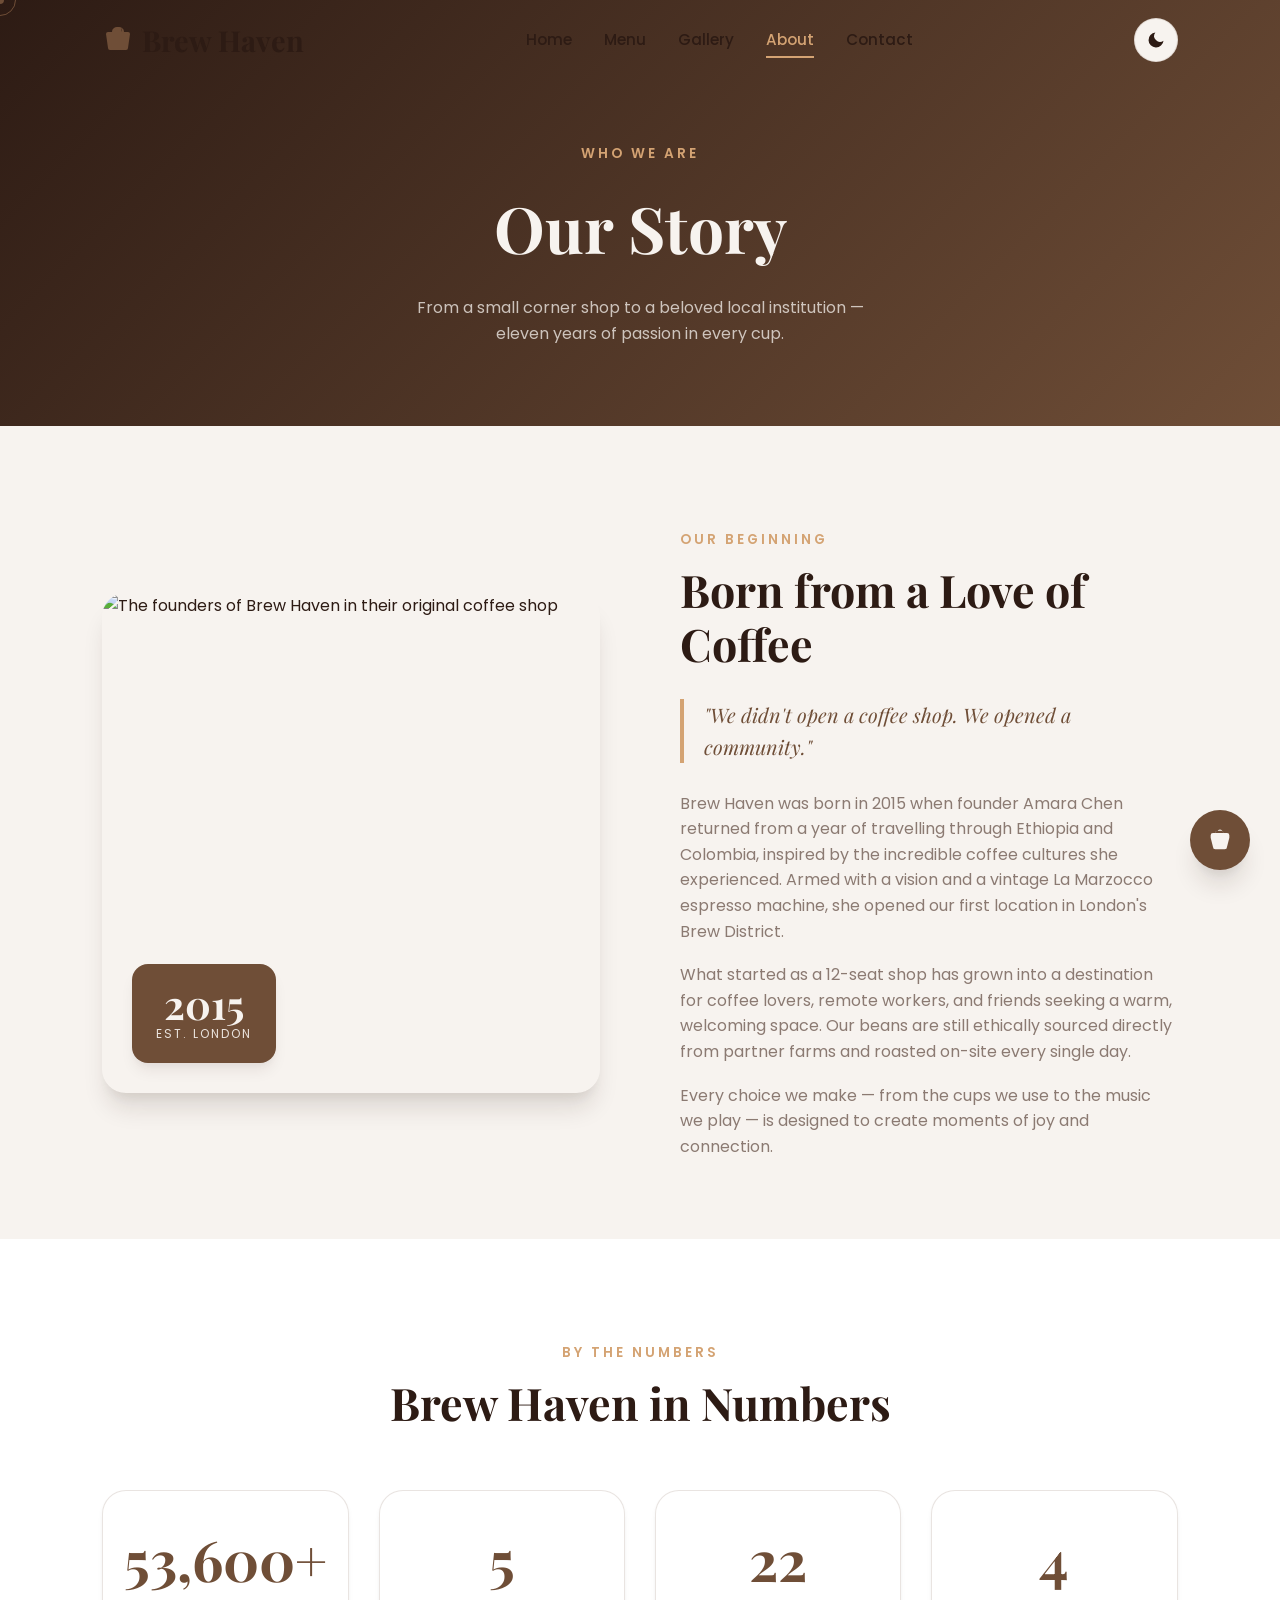
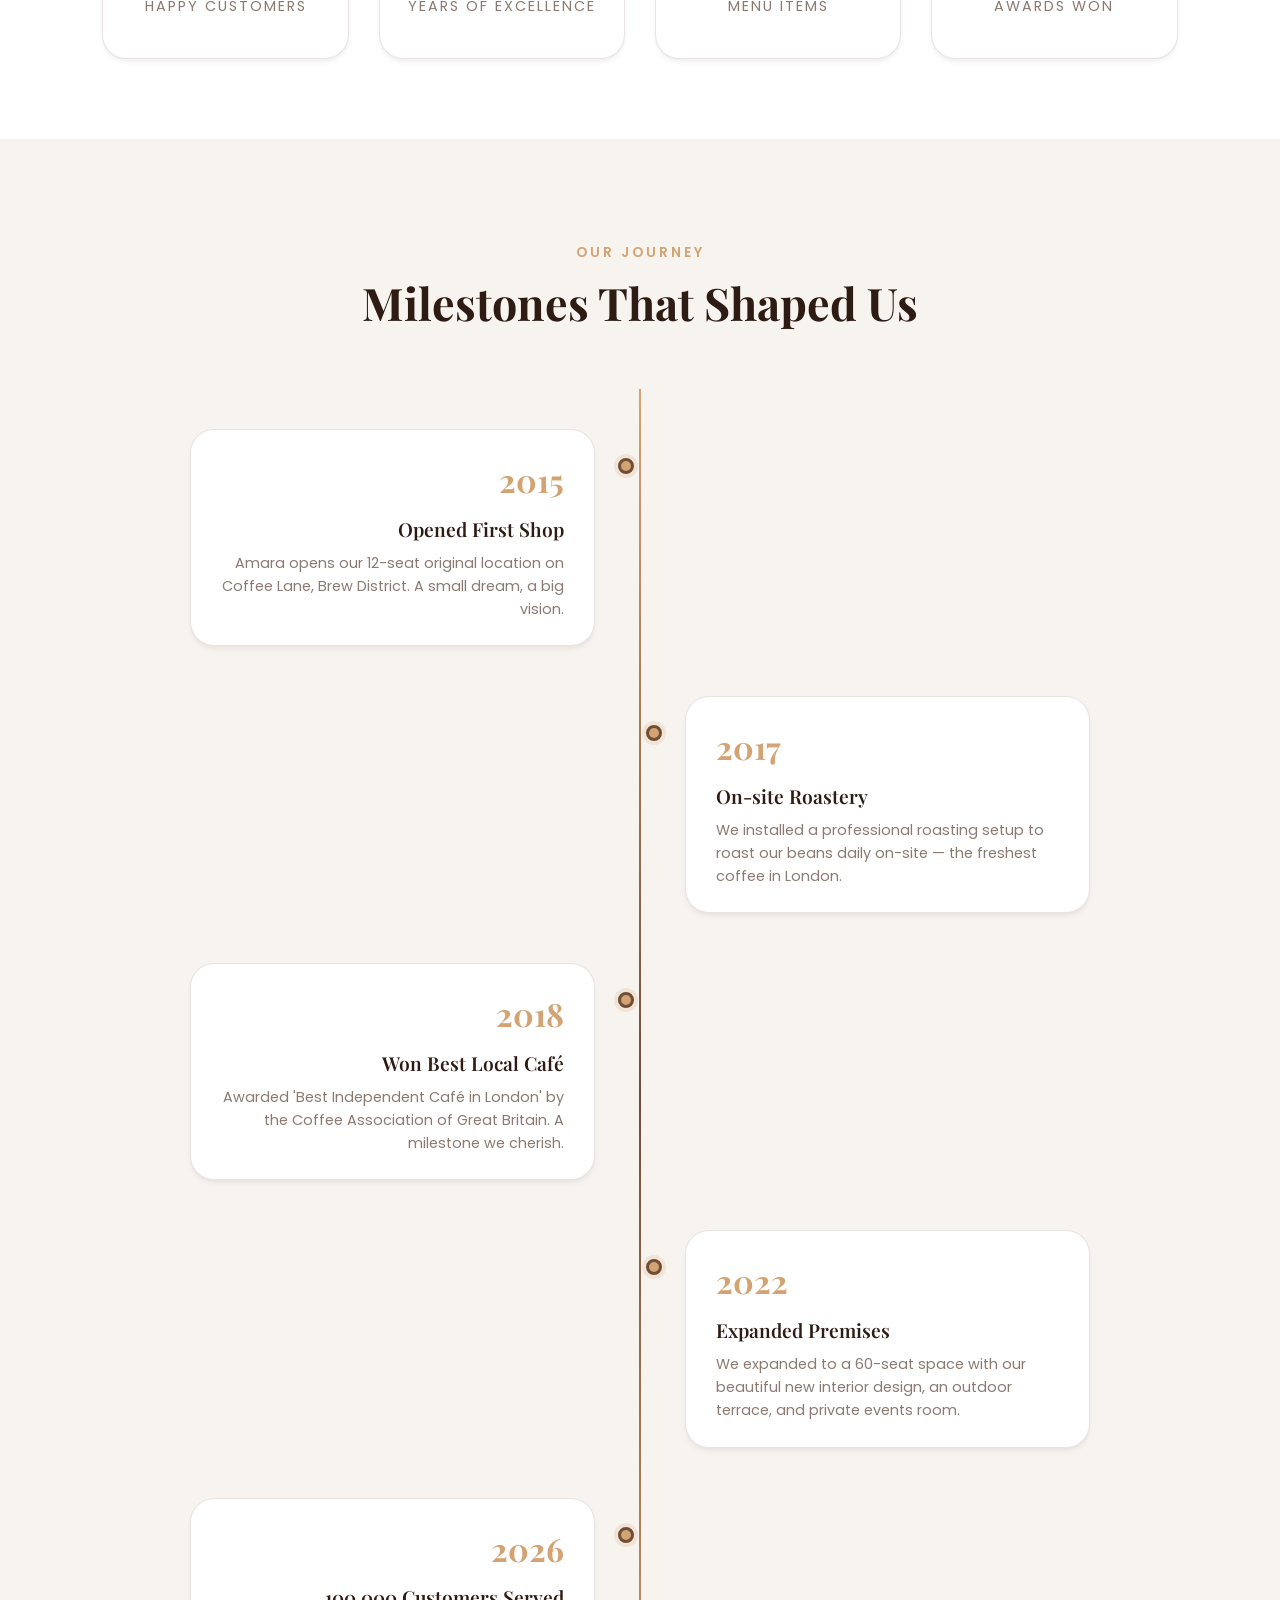
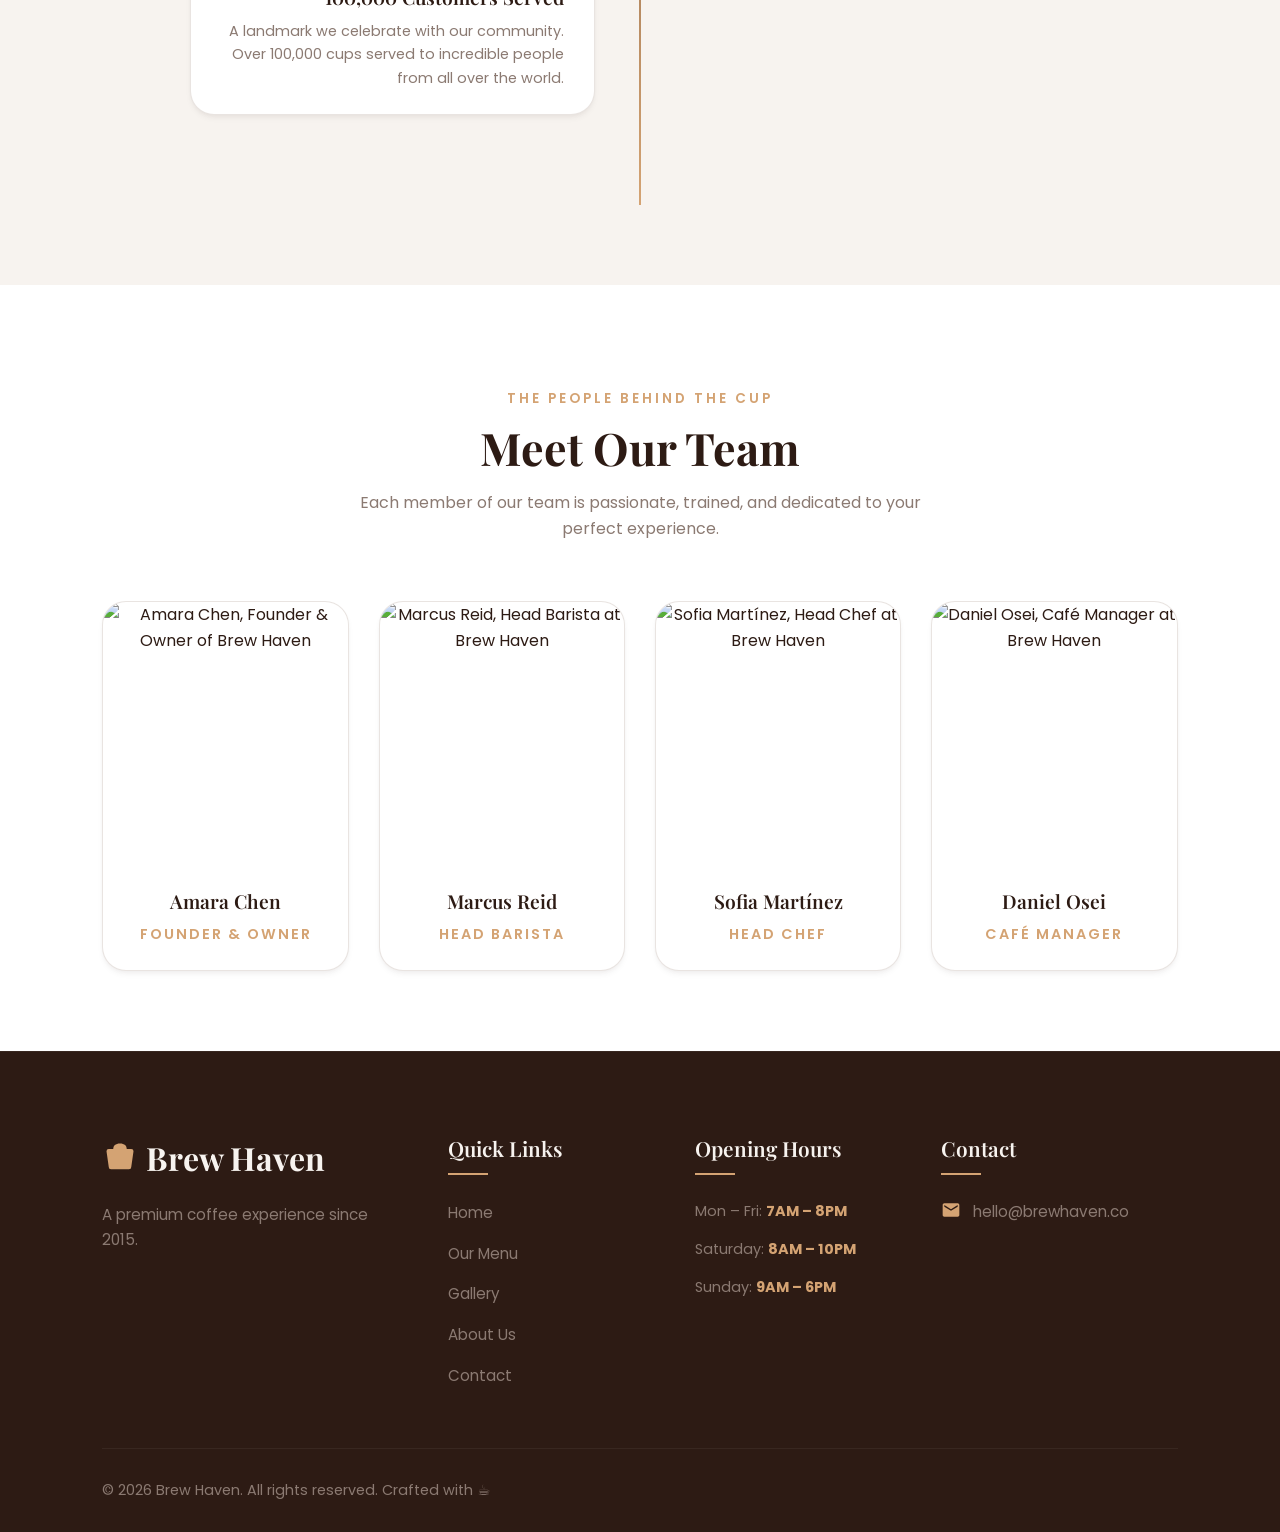
==== about.html @ 9452213f "first commit" ====
<!DOCTYPE html>
<html lang="en" data-theme="light">
<head>
  <meta charset="UTF-8" />
  <meta name="viewport" content="width=device-width, initial-scale=1.0" />
  <title>About Us — Brew Haven Coffee Shop</title>
  <meta name="description" content="Discover the story behind Brew Haven. From our humble 2015 beginnings to serving 100,000+ happy customers, meet the passionate team behind every cup." />

  <link rel="preconnect" href="https://fonts.googleapis.com" />
  <link rel="preconnect" href="https://fonts.gstatic.com" crossorigin />
  <link rel="stylesheet" href="css/style.css" />
  <link rel="stylesheet" href="css/animations.css" />
  <link rel="stylesheet" href="css/responsive.css" />

  <style>
    .about-hero {
      background: linear-gradient(135deg, var(--color-dark) 0%, var(--color-primary) 100%);
      padding: 140px 8% 80px;
      text-align: center;
    }
    .about-hero-title {
      font-family: var(--font-heading);
      font-size: clamp(2.5rem, 5vw, 4rem);
      color: var(--color-cream);
      margin-bottom: 16px;
    }
    .about-hero-subtitle {
      color: rgba(247,243,239,0.75);
      max-width: 500px;
      margin: 0 auto;
    }
    @media screen and (max-width: 576px) {
      .counters-grid { grid-template-columns: repeat(2, 1fr); }
      .team-grid { grid-template-columns: repeat(2, 1fr); }
      .about-preview { grid-template-columns: 1fr; gap: 40px; }
    }
    @media screen and (max-width: 768px) {
      .team-grid { grid-template-columns: repeat(2, 1fr); }
    }
  </style>
</head>
<body>

  <div class="cursor-dot" aria-hidden="true"></div>
  <div class="cursor-circle" aria-hidden="true"></div>

  <div class="preloader" aria-hidden="true">
    <div class="coffee-loader">
      <svg class="preloader-cup" viewBox="0 0 100 100">
        <path d="M15 35 L20 85 Q20 90 50 90 Q80 90 80 85 L85 35 Z" stroke="none" fill="rgba(212,163,115,0.15)"/>
        <path class="cup-liquid" d="M22 65 L78 65 L76 84 Q75 88 50 88 Q25 88 24 84 Z" stroke="none"/>
        <path d="M15 35 L20 85 Q20 90 50 90 Q80 90 80 85 L85 35 Z"/>
        <path d="M15 35 L85 35"/>
        <path d="M80 50 Q95 50 95 65 Q95 80 80 80" fill="none" stroke-width="4"/>
      </svg>
    </div>
    <p class="preloader-text">Brew Haven</p>
    <p class="preloader-subtitle">Our Story</p>
  </div>

  <div class="scroll-progress-container" aria-hidden="true">
    <div class="scroll-progress-bar"></div>
  </div>

  <header class="header" role="banner">
    <a href="index.html" class="logo">
      <svg class="logo-icon" viewBox="0 0 32 32" aria-hidden="true">
        <path d="M4 10h24l-2 14a2 2 0 0 1-2 2H8a2 2 0 0 1-2-2L4 10zM4 10a2 2 0 0 1 2-2h20a2 2 0 0 1 2 2M22 8c0-3-2-5-6-5s-6 2-6 5M19 4s1 2 0 4M13 4s-1 2 0 4"/>
      </svg>
      Brew Haven
    </a>
    <nav aria-label="Main navigation">
      <ul class="nav-list" id="navList">
        <li><a href="index.html" class="nav-link">Home</a></li>
        <li><a href="menu.html" class="nav-link">Menu</a></li>
        <li><a href="gallery.html" class="nav-link">Gallery</a></li>
        <li><a href="about.html" class="nav-link">About</a></li>
        <li><a href="contact.html" class="nav-link">Contact</a></li>
      </ul>
    </nav>
    <div class="nav-actions">
      <button class="theme-toggle-btn" id="themeToggle" aria-label="Toggle dark mode">
        <svg class="theme-icon" viewBox="0 0 24 24"><path d="M21 12.79A9 9 0 1 1 11.21 3 7 7 0 0 0 21 12.79z"/></svg>
      </button>
      <button class="menu-toggle" id="menuToggle" aria-label="Toggle mobile menu" aria-expanded="false">
        <span></span><span></span><span></span>
      </button>
    </div>
  </header>

  <!-- About Hero -->
  <div class="about-hero">
    <span class="section-badge">Who We Are</span>
    <h1 class="about-hero-title">Our Story</h1>
    <p class="about-hero-subtitle">From a small corner shop to a beloved local institution — eleven years of passion in every cup.</p>
  </div>

  <!-- Story Section -->
  <section class="section" id="story" aria-label="Our story">
    <div class="about-preview">
      <div class="about-img-wrapper reveal from-left">
        <img
          src="https://images.unsplash.com/photo-1459755486867-b55449bb39ff?w=700&q=80"
          alt="The founders of Brew Haven in their original coffee shop"
          width="700"
          height="500"
          loading="lazy"
        />
        <div class="about-img-badge">
          <div class="about-img-badge-number">2015</div>
          <div class="about-img-badge-text">Est. London</div>
        </div>
      </div>
      <div class="about-content reveal from-right">
        <span class="section-badge">Our Beginning</span>
        <h2 class="section-title">Born from a Love of Coffee</h2>
        <blockquote>"We didn't open a coffee shop. We opened a community."</blockquote>
        <p style="color:var(--text-muted); margin-bottom:18px;">
          Brew Haven was born in 2015 when founder Amara Chen returned from a year of travelling through Ethiopia and Colombia, inspired by the incredible coffee cultures she experienced. Armed with a vision and a vintage La Marzocco espresso machine, she opened our first location in London's Brew District.
        </p>
        <p style="color:var(--text-muted); margin-bottom:18px;">
          What started as a 12-seat shop has grown into a destination for coffee lovers, remote workers, and friends seeking a warm, welcoming space. Our beans are still ethically sourced directly from partner farms and roasted on-site every single day.
        </p>
        <p style="color:var(--text-muted);">
          Every choice we make — from the cups we use to the music we play — is designed to create moments of joy and connection.
        </p>
      </div>
    </div>
  </section>

  <!-- Animated Counters -->
  <section class="section" style="background-color: var(--bg-secondary);" id="stats" aria-label="Our achievements">
    <div class="section-header reveal">
      <span class="section-badge">By the Numbers</span>
      <h2 class="section-title">Brew Haven in Numbers</h2>
    </div>
    <div class="counters-grid reveal">
      <div class="counter-card">
        <div class="counter-number" data-target="100000" data-suffix="+" aria-label="Over 100,000 happy customers">0+</div>
        <div class="counter-label">Happy Customers</div>
      </div>
      <div class="counter-card">
        <div class="counter-number" data-target="11" data-suffix="">0</div>
        <div class="counter-label">Years of Excellence</div>
      </div>
      <div class="counter-card">
        <div class="counter-number" data-target="42" data-suffix="">0</div>
        <div class="counter-label">Menu Items</div>
      </div>
      <div class="counter-card">
        <div class="counter-number" data-target="8" data-suffix="">0</div>
        <div class="counter-label">Awards Won</div>
      </div>
    </div>
  </section>

  <!-- Timeline -->
  <section class="section" id="timeline" aria-label="Our journey timeline">
    <div class="section-header reveal">
      <span class="section-badge">Our Journey</span>
      <h2 class="section-title">Milestones That Shaped Us</h2>
    </div>
    <div class="timeline" role="list">
      <div class="timeline-item reveal" role="listitem">
        <div class="timeline-year">2015</div>
        <h3 class="timeline-title">Opened First Shop</h3>
        <p class="timeline-text">Amara opens our 12-seat original location on Coffee Lane, Brew District. A small dream, a big vision.</p>
      </div>
      <div class="timeline-item reveal" role="listitem">
        <div class="timeline-year">2017</div>
        <h3 class="timeline-title">On-site Roastery</h3>
        <p class="timeline-text">We installed a professional roasting setup to roast our beans daily on-site — the freshest coffee in London.</p>
      </div>
      <div class="timeline-item reveal" role="listitem">
        <div class="timeline-year">2018</div>
        <h3 class="timeline-title">Won Best Local Café</h3>
        <p class="timeline-text">Awarded 'Best Independent Café in London' by the Coffee Association of Great Britain. A milestone we cherish.</p>
      </div>
      <div class="timeline-item reveal" role="listitem">
        <div class="timeline-year">2022</div>
        <h3 class="timeline-title">Expanded Premises</h3>
        <p class="timeline-text">We expanded to a 60-seat space with our beautiful new interior design, an outdoor terrace, and private events room.</p>
      </div>
      <div class="timeline-item reveal" role="listitem">
        <div class="timeline-year">2026</div>
        <h3 class="timeline-title">100,000 Customers Served</h3>
        <p class="timeline-text">A landmark we celebrate with our community. Over 100,000 cups served to incredible people from all over the world.</p>
      </div>
    </div>
  </section>

  <!-- Meet the Team -->
  <section class="section" style="background-color: var(--bg-secondary);" id="team" aria-label="Our team">
    <div class="section-header reveal">
      <span class="section-badge">The People Behind the Cup</span>
      <h2 class="section-title">Meet Our Team</h2>
      <p class="section-subtitle">Each member of our team is passionate, trained, and dedicated to your perfect experience.</p>
    </div>
    <div class="team-grid reveal">
      <article class="team-card" id="teamOwner">
        <img class="team-img" src="https://images.unsplash.com/photo-1494790108377-be9c29b29330?w=400&h=400&q=80&fit=crop&crop=face" alt="Amara Chen, Founder & Owner of Brew Haven" loading="lazy" width="400" height="260" />
        <div class="team-body">
          <h3 class="team-name">Amara Chen</h3>
          <p class="team-role">Founder & Owner</p>
        </div>
      </article>
      <article class="team-card" id="teamBarista">
        <img class="team-img" src="https://images.unsplash.com/photo-1507003211169-0a1dd7228f2d?w=400&h=400&q=80&fit=crop&crop=face" alt="Marcus Reid, Head Barista at Brew Haven" loading="lazy" width="400" height="260" />
        <div class="team-body">
          <h3 class="team-name">Marcus Reid</h3>
          <p class="team-role">Head Barista</p>
        </div>
      </article>
      <article class="team-card" id="teamChef">
        <img class="team-img" src="https://images.unsplash.com/photo-1438761681033-6461ffad8d80?w=400&h=400&q=80&fit=crop&crop=face" alt="Sofia Martínez, Head Chef at Brew Haven" loading="lazy" width="400" height="260" />
        <div class="team-body">
          <h3 class="team-name">Sofia Martínez</h3>
          <p class="team-role">Head Chef</p>
        </div>
      </article>
      <article class="team-card" id="teamManager">
        <img class="team-img" src="https://images.unsplash.com/photo-1500648767791-00dcc994a43e?w=400&h=400&q=80&fit=crop&crop=face" alt="Daniel Osei, Café Manager at Brew Haven" loading="lazy" width="400" height="260" />
        <div class="team-body">
          <h3 class="team-name">Daniel Osei</h3>
          <p class="team-role">Café Manager</p>
        </div>
      </article>
    </div>
  </section>

  <!-- Footer -->
  <footer class="footer" role="contentinfo">
    <div class="footer-grid">
      <div class="footer-col-about">
        <div class="footer-logo">
          <svg class="footer-logo-icon" viewBox="0 0 32 32" aria-hidden="true"><path d="M4 10h24l-2 14a2 2 0 0 1-2 2H8a2 2 0 0 1-2-2L4 10zM4 10a2 2 0 0 1 2-2h20a2 2 0 0 1 2 2M22 8c0-3-2-5-6-5s-6 2-6 5"/></svg>
          Brew Haven
        </div>
        <p>A premium coffee experience since 2015.</p>
      </div>
      <div class="footer-col-links">
        <h3 class="footer-col-title">Quick Links</h3>
        <ul class="footer-links">
          <li><a href="index.html" class="footer-link">Home</a></li>
          <li><a href="menu.html" class="footer-link">Our Menu</a></li>
          <li><a href="gallery.html" class="footer-link">Gallery</a></li>
          <li><a href="about.html" class="footer-link">About Us</a></li>
          <li><a href="contact.html" class="footer-link">Contact</a></li>
        </ul>
      </div>
      <div class="footer-col-hours">
        <h3 class="footer-col-title">Opening Hours</h3>
        <ul class="footer-links">
          <li style="color: var(--text-muted); font-size:0.9rem;">Mon – Fri: <strong style="color: var(--color-accent);">7AM – 8PM</strong></li>
          <li style="color: var(--text-muted); font-size:0.9rem;">Saturday: <strong style="color: var(--color-accent);">8AM – 10PM</strong></li>
          <li style="color: var(--text-muted); font-size:0.9rem;">Sunday: <strong style="color: var(--color-accent);">9AM – 6PM</strong></li>
        </ul>
      </div>
      <div class="footer-col-contact">
        <h3 class="footer-col-title">Contact</h3>
        <div class="footer-contact-item">
          <svg class="footer-contact-icon" viewBox="0 0 24 24"><path d="M20 4H4c-1.1 0-1.99.9-1.99 2L2 18c0 1.1.9 2 2 2h16c1.1 0 2-.9 2-2V6c0-1.1-.9-2-2-2zm0 4l-8 5-8-5V6l8 5 8-5v2z"/></svg>
          <span>hello@brewhaven.co</span>
        </div>
      </div>
    </div>
    <div class="footer-bottom">
      <p>&copy; 2026 Brew Haven. All rights reserved. Crafted with ☕</p>
    </div>
  </footer>

  <button class="floating-order-btn" id="floatingOrderBtn" aria-label="Make a reservation">
    <svg viewBox="0 0 24 24"><path d="M4 10h16l-2 8a2 2 0 01-2 2H8a2 2 0 01-2-2l-2-8zm16 0V8a2 2 0 00-2-2H6a2 2 0 00-2 2v2m6-6s1-1 2-1 2 1 2 1M9 4s-1 1-1 2m6-2s1 1 1 2"/></svg>
  </button>
  <button class="back-to-top" id="backToTop" aria-label="Back to top">
    <svg viewBox="0 0 24 24"><path d="M12 4l8 8h-6v8h-4v-8H4l8-8z"/></svg>
  </button>

  <dialog id="orderDialog" closedby="any" aria-labelledby="orderDialogTitle">
    <div class="dialog-header">
      <h2 class="dialog-title" id="orderDialogTitle">Reserve a Table ☕</h2>
      <button class="dialog-close-btn" aria-label="Close dialog">✕</button>
    </div>
    <form id="orderForm" novalidate>
      <div class="form-group">
        <label for="orderName" class="form-label">Your Name</label>
        <input type="text" id="orderName" class="form-control" placeholder="Jane Smith" required autocomplete="name"/>
      </div>
      <div class="form-group">
        <label for="orderEmail" class="form-label">Email Address</label>
        <input type="email" id="orderEmail" class="form-control" placeholder="jane@example.com" required autocomplete="email"/>
      </div>
      <div class="form-group">
        <label for="orderDate" class="form-label">Preferred Date & Time</label>
        <input type="datetime-local" id="orderDate" class="form-control" required/>
      </div>
      <div class="form-group">
        <label for="orderGuests" class="form-label">Number of Guests</label>
        <input type="number" id="orderGuests" class="form-control" placeholder="2" min="1" max="20" required/>
      </div>
      <button type="submit" class="btn btn-primary" style="width:100%; margin-top:8px;" id="reserveBtn">Confirm Reservation</button>
    </form>
  </dialog>


  <!-- Bottom Floating Navigation (Mobile only) -->
  <nav class="bottom-nav" aria-label="Mobile bottom navigation">
    <a href="index.html" class="bottom-nav-item" id="bnHome" aria-label="Home">
      <svg viewBox="0 0 24 24"><path d="M10 20v-6h4v6h5v-8h3L12 3 2 12h3v8z"/></svg>
      <span class="bottom-nav-label">Home</span>
    </a>
    <a href="menu.html" class="bottom-nav-item" id="bnMenu" aria-label="Menu">
      <svg viewBox="0 0 24 24"><path d="M3 6h18M3 12h18M3 18h18" stroke="currentColor" stroke-width="2" stroke-linecap="round" fill="none"/></svg>
      <span class="bottom-nav-label">Menu</span>
    </a>
    <a href="gallery.html" class="bottom-nav-item" id="bnGallery" aria-label="Gallery">
      <svg viewBox="0 0 24 24"><path d="M21 19V5a2 2 0 0 0-2-2H5a2 2 0 0 0-2 2v14a2 2 0 0 0 2 2h14a2 2 0 0 0 2-2zM8.5 13.5l2.5 3 3.5-4.5 4.5 6H5l3.5-4.5z"/></svg>
      <span class="bottom-nav-label">Gallery</span>
    </a>
    <a href="about.html" class="bottom-nav-item active" id="bnAbout"  aria-label="About">
      <svg viewBox="0 0 24 24"><path d="M12 12c2.7 0 4-1.3 4-4s-1.3-4-4-4-4 1.3-4 4 1.3 4 4 4zm0 2c-2.7 0-8 1.3-8 4v2h16v-2c0-2.7-5.3-4-8-4z"/></svg>
      <span class="bottom-nav-label">About</span>
    </a>
    <a href="contact.html" class="bottom-nav-item" id="bnContact" aria-label="Contact">
      <svg viewBox="0 0 24 24"><path d="M20 4H4c-1.1 0-2 .9-2 2v12c0 1.1.9 2 2 2h16c1.1 0 2-.9 2-2V6c0-1.1-.9-2-2-2zm0 4l-8 5-8-5V6l8 5 8-5v2z"/></svg>
      <span class="bottom-nav-label">Contact</span>
    </a>
  </nav>

  <script src="js/main.js"></script>
</body>
</html>
---- css/style.css ----
@import url('https://fonts.googleapis.com/css2?family=Playfair+Display:ital,wght@0,400..900;1,400..900&family=Poppins:ital,wght@0,300;0,400;0,500;0,600;0,700;1,400&display=swap');

/* ==========================================
   CSS VARIABLES & DESIGN TOKENS
   ========================================== */
:root {
  /* Color Palette (Light Theme Default) */
  --color-primary: #6F4E37;    /* Dark Brown Coffee */
  --color-dark: #2D1B14;       /* Deep Espresso */
  --color-cream: #F7F3EF;      /* Soft Milk Cream */
  --color-accent: #D4A373;     /* Warm Latte Beige */
  --color-white: #FFFFFF;      /* Pure White */
  
  /* Semantic Mappings */
  --bg-primary: var(--color-cream);
  --bg-secondary: var(--color-white);
  --bg-card: var(--color-white);
  --text-primary: var(--color-dark);
  --text-secondary: var(--color-primary);
  --text-muted: #8B7A72;
  --accent: var(--color-accent);
  --accent-hover: #C59262;
  --border-color: rgba(111, 78, 55, 0.15);
  --shadow-sm: 0 4px 6px -1px rgba(45, 27, 20, 0.05), 0 2px 4px -1px rgba(45, 27, 20, 0.03);
  --shadow-md: 0 10px 15px -3px rgba(45, 27, 20, 0.08), 0 4px 6px -2px rgba(45, 27, 20, 0.04);
  --shadow-lg: 0 20px 25px -5px rgba(45, 27, 20, 0.12), 0 10px 10px -5px rgba(45, 27, 20, 0.06);
  --shadow-accent: 0 10px 20px -5px rgba(212, 163, 115, 0.4);
  
  /* Fonts */
  --font-heading: 'Playfair Display', Georgia, serif;
  --font-body: 'Poppins', system-ui, -apple-system, sans-serif;
  
  /* Transitions */
  --transition-fast: 0.2s cubic-bezier(0.4, 0, 0.2, 1);
  --transition-normal: 0.3s cubic-bezier(0.4, 0, 0.2, 1);
  --transition-slow: 0.5s cubic-bezier(0.4, 0, 0.2, 1);
  
  /* Border Radius */
  --radius-sm: 8px;
  --radius-md: 16px;
  --radius-lg: 24px;
  --radius-full: 9999px;
  
  /* Header Height */
  --header-height: 80px;
}

/* Dark Theme Variables */
[data-theme="dark"] {
  --bg-primary: #1F140E;
  --bg-secondary: #2D1B14;
  --bg-card: #281812;
  --text-primary: #F7F3EF;
  --text-secondary: #D4A373;
  --text-muted: #A39188;
  --accent: #E2B78D;
  --accent-hover: #F2C89E;
  --border-color: rgba(247, 243, 239, 0.1);
  --shadow-sm: 0 4px 6px -1px rgba(0, 0, 0, 0.2);
  --shadow-md: 0 10px 15px -3px rgba(0, 0, 0, 0.3);
  --shadow-lg: 0 20px 25px -5px rgba(0, 0, 0, 0.4);
  --shadow-accent: 0 10px 20px -5px rgba(226, 183, 141, 0.15);
}

/* ==========================================
   BASE & RESET STYLES
   ========================================== */
*, *::before, *::after {
  box-sizing: border-box;
  margin: 0;
  padding: 0;
}

html {
  scroll-behavior: smooth;
  font-size: 16px;
  -webkit-font-smoothing: antialiased;
}

body {
  font-family: var(--font-body);
  background-color: var(--bg-primary);
  color: var(--text-primary);
  line-height: 1.6;
  overflow-x: hidden;
  transition: background-color var(--transition-normal), color var(--transition-normal);
}

/* Hide standard cursor if hover supported (custom cursor enabled) */
@media (hover: hover) and (pointer: fine) {
  body.custom-cursor-active {
    cursor: none;
  }
  body.custom-cursor-active a,
  body.custom-cursor-active button,
  body.custom-cursor-active input,
  body.custom-cursor-active select,
  body.custom-cursor-active textarea,
  body.custom-cursor-active [role="button"] {
    cursor: none;
  }
}

img {
  max-width: 100%;
  height: auto;
  display: block;
}

a {
  color: inherit;
  text-decoration: none;
  transition: color var(--transition-fast);
}

button {
  font-family: inherit;
  cursor: pointer;
  border: none;
  background: none;
  outline: none;
}

ul {
  list-style: none;
}

/* Custom Scrollbar */
::-webkit-scrollbar {
  width: 10px;
}
::-webkit-scrollbar-track {
  background: var(--bg-primary);
}
::-webkit-scrollbar-thumb {
  background: var(--color-primary);
  border-radius: var(--radius-full);
  border: 2px solid var(--bg-primary);
}
::-webkit-scrollbar-thumb:hover {
  background: var(--accent);
}

/* ==========================================
   CUSTOM CURSOR (Desktop only)
   ========================================== */
.cursor-dot, .cursor-circle {
  position: fixed;
  top: 0;
  left: 0;
  transform: translate(-50%, -50%);
  pointer-events: none;
  z-index: 9999;
  border-radius: 50%;
  opacity: 0;
  transition: opacity 0.3s ease, transform 0.15s ease, background-color var(--transition-fast), border-color var(--transition-fast);
  display: none;
}

@media (hover: hover) and (pointer: fine) {
  .cursor-dot {
    display: block;
    width: 8px;
    height: 8px;
    background-color: var(--color-primary);
  }
  .cursor-circle {
    display: block;
    width: 32px;
    height: 32px;
    border: 1.5px solid var(--color-primary);
  }
  
  body.custom-cursor-active .cursor-dot,
  body.custom-cursor-active .cursor-circle {
    opacity: 1;
  }
  
  .cursor-hover .cursor-dot {
    background-color: var(--accent);
    transform: translate(-50%, -50%) scale(1.5);
  }
  .cursor-hover .cursor-circle {
    border-color: var(--accent);
    transform: translate(-50%, -50%) scale(1.5);
    background-color: rgba(212, 163, 115, 0.1);
  }
}

/* ==========================================
   LOADING SCREEN (PRELOADER)
   ========================================== */
.preloader {
  position: fixed;
  top: 0;
  left: 0;
  width: 100vw;
  height: 100vh;
  background-color: var(--color-dark);
  z-index: 10000;
  display: flex;
  flex-direction: column;
  align-items: center;
  justify-content: center;
  transition: opacity 0.5s ease, visibility 0.5s ease;
}

.preloader.hidden {
  opacity: 0;
  visibility: hidden;
}

.coffee-loader {
  position: relative;
  width: 120px;
  height: 120px;
  display: flex;
  align-items: center;
  justify-content: center;
}

/* Beautiful animated coffee cup SVG in preloader */
.preloader-cup {
  width: 80px;
  height: 80px;
  fill: none;
  stroke: var(--color-cream);
  stroke-width: 4;
  stroke-linecap: round;
}

.cup-liquid {
  fill: var(--color-accent);
  transform-origin: bottom center;
  animation: fill-liquid 2s ease-in-out infinite alternate;
}

.preloader-text {
  font-family: var(--font-heading);
  color: var(--color-cream);
  font-size: 1.8rem;
  margin-top: 20px;
  letter-spacing: 2px;
  font-weight: 600;
}

.preloader-subtitle {
  font-family: var(--font-body);
  color: var(--color-accent);
  font-size: 0.9rem;
  margin-top: 5px;
  letter-spacing: 4px;
  text-transform: uppercase;
}

/* ==========================================
   SCROLL PROGRESS BAR
   ========================================== */
.scroll-progress-container {
  position: fixed;
  top: 0;
  left: 0;
  width: 100%;
  height: 4px;
  z-index: 999;
  background: transparent;
}

.scroll-progress-bar {
  height: 100%;
  width: 0%;
  background: linear-gradient(90deg, var(--color-primary), var(--accent));
  transition: width 0.1s ease-out;
}

/* ==========================================
   NAVIGATION HEADER
   ========================================== */
.header {
  position: fixed;
  top: 0;
  left: 0;
  width: 100%;
  height: var(--header-height);
  display: flex;
  align-items: center;
  justify-content: space-between;
  padding: 0 8%;
  z-index: 900;
  transition: background-color var(--transition-normal), box-shadow var(--transition-normal), height var(--transition-normal);
}

/* Sticky Class */
.header.sticky {
  height: 70px;
  background-color: rgba(255, 255, 255, 0.95);
  backdrop-filter: blur(10px);
  box-shadow: var(--shadow-md);
  border-bottom: 1px solid var(--border-color);
}

body[data-theme="dark"] .header.sticky {
  background-color: rgba(31, 20, 14, 0.95);
}
body:not([data-theme="dark"]) .header.sticky {
  background-color: rgba(255, 255, 255, 0.95);
}

.logo {
  font-family: var(--font-heading);
  font-size: 1.8rem;
  font-weight: 700;
  color: var(--text-primary);
  display: flex;
  align-items: center;
  gap: 8px;
}

.logo-icon {
  width: 32px;
  height: 32px;
  fill: var(--color-primary);
  transition: fill var(--transition-normal);
}
[data-theme="dark"] .logo-icon {
  fill: var(--accent);
}

.nav-list {
  display: flex;
  align-items: center;
  gap: 32px;
}

.nav-link {
  font-weight: 500;
  font-size: 0.95rem;
  position: relative;
  padding: 8px 0;
  color: var(--text-primary);
}

.nav-link::after {
  content: '';
  position: absolute;
  bottom: 0;
  left: 0;
  width: 0;
  height: 2px;
  background-color: var(--accent);
  transition: width var(--transition-normal);
}

.nav-link:hover, .nav-link.active {
  color: var(--accent);
}

.nav-link:hover::after, .nav-link.active::after {
  width: 100%;
}

.nav-actions {
  display: flex;
  align-items: center;
  gap: 20px;
}

/* Theme Toggle Button */
.theme-toggle-btn {
  width: 44px;
  height: 44px;
  border-radius: 50%;
  background-color: var(--bg-primary);
  border: 1px solid var(--border-color);
  display: flex;
  align-items: center;
  justify-content: center;
  transition: background-color var(--transition-fast), border-color var(--transition-fast), transform var(--transition-fast);
}

.theme-toggle-btn:hover {
  transform: scale(1.05);
  border-color: var(--accent);
  background-color: var(--bg-secondary);
}

.theme-icon {
  width: 20px;
  height: 20px;
  fill: var(--text-primary);
  transition: transform 0.5s ease;
}

[data-theme="dark"] .theme-icon {
  transform: rotate(360deg);
}

/* Menu Toggle (Hamburger) */
.menu-toggle {
  display: none;
  flex-direction: column;
  justify-content: space-between;
  width: 30px;
  height: 20px;
  z-index: 1001;
}

.menu-toggle span {
  display: block;
  height: 2px;
  width: 100%;
  background-color: var(--text-primary);
  border-radius: var(--radius-full);
  transition: transform var(--transition-normal), opacity var(--transition-normal), background-color var(--transition-normal);
}

/* ==========================================
   UI UTILITY COMPONENTS & BUTTONS
   ========================================== */
.section {
  padding: 100px 8% 80px;
}

.section-header {
  text-align: center;
  max-width: 600px;
  margin: 0 auto 60px;
}

.section-badge {
  font-size: 0.85rem;
  font-weight: 600;
  text-transform: uppercase;
  letter-spacing: 3px;
  color: var(--accent);
  margin-bottom: 12px;
  display: inline-block;
}

.section-title {
  font-family: var(--font-heading);
  font-size: 2.8rem;
  font-weight: 700;
  color: var(--text-primary);
  line-height: 1.2;
}

.section-subtitle {
  font-size: 1rem;
  color: var(--text-muted);
  margin-top: 15px;
}

/* Buttons */
.btn {
  display: inline-flex;
  align-items: center;
  justify-content: center;
  padding: 14px 28px;
  font-weight: 600;
  font-size: 0.95rem;
  border-radius: var(--radius-full);
  transition: background-color var(--transition-fast), color var(--transition-fast), border-color var(--transition-fast), transform var(--transition-fast), box-shadow var(--transition-fast);
}

.btn-primary {
  background-color: var(--color-primary);
  color: var(--color-cream);
  border: 1px solid var(--color-primary);
}

.btn-primary:hover {
  background-color: var(--color-dark);
  border-color: var(--color-dark);
  transform: translateY(-2px);
  box-shadow: var(--shadow-md);
}

.btn-accent {
  background-color: var(--accent);
  color: var(--color-dark);
  border: 1px solid var(--accent);
}

.btn-accent:hover {
  background-color: var(--accent-hover);
  border-color: var(--accent-hover);
  transform: translateY(-2px);
  box-shadow: var(--shadow-accent);
}

.btn-outline {
  border: 2px solid var(--color-primary);
  color: var(--color-primary);
  background-color: transparent;
}
[data-theme="dark"] .btn-outline {
  border-color: var(--accent);
  color: var(--accent);
}

.btn-outline:hover {
  background-color: var(--color-primary);
  color: var(--color-cream);
  transform: translateY(-2px);
}
[data-theme="dark"] .btn-outline:hover {
  background-color: var(--accent);
  color: var(--color-dark);
}

/* ==========================================
   FLOATING ORDER NOW BUTTON & DIALOG
   ========================================== */
.floating-order-btn {
  position: fixed;
  bottom: 30px;
  right: 30px;
  z-index: 850;
  background-color: var(--color-primary);
  color: var(--color-cream);
  width: 60px;
  height: 60px;
  border-radius: 50%;
  display: flex;
  align-items: center;
  justify-content: center;
  box-shadow: var(--shadow-lg), 0 0 0 0 rgba(111, 78, 55, 0.4);
  animation: pulse-order 2s infinite;
  transition: transform var(--transition-fast), background-color var(--transition-fast);
}

.floating-order-btn:hover {
  transform: scale(1.1) rotate(15deg);
  background-color: var(--color-dark);
}

.floating-order-btn svg {
  width: 28px;
  height: 28px;
  fill: currentColor;
}

/* Dialog Container Styles */
dialog {
  border: none;
  border-radius: var(--radius-lg);
  padding: 40px;
  max-width: 500px;
  width: 90%;
  margin: auto;
  background-color: var(--bg-secondary);
  box-shadow: var(--shadow-lg);
  color: var(--text-primary);
}

dialog::backdrop {
  background-color: rgba(45, 27, 20, 0.6);
  backdrop-filter: blur(8px);
}

/* Native dialog transition support styling */
dialog[open] {
  opacity: 1;
  transform: scale(1);
  @starting-style {
    opacity: 0;
    transform: scale(0.9);
  }
}

dialog {
  opacity: 0;
  transform: scale(0.9);
  transition: opacity 0.3s allow-discrete, transform 0.3s allow-discrete, display 0.3s allow-discrete, overlay 0.3s allow-discrete;
}

.dialog-header {
  display: flex;
  justify-content: space-between;
  align-items: center;
  margin-bottom: 24px;
}

.dialog-title {
  font-family: var(--font-heading);
  font-size: 1.8rem;
  font-weight: 700;
  color: var(--color-primary);
}
[data-theme="dark"] .dialog-title {
  color: var(--accent);
}

.dialog-close-btn {
  width: 32px;
  height: 32px;
  border-radius: 50%;
  background-color: var(--bg-primary);
  display: flex;
  align-items: center;
  justify-content: center;
  color: var(--text-primary);
  font-weight: bold;
  border: 1px solid var(--border-color);
  transition: background-color var(--transition-fast);
}

.dialog-close-btn:hover {
  background-color: var(--accent);
  color: var(--color-dark);
}

/* Form Styles */
.form-group {
  margin-bottom: 20px;
  display: flex;
  flex-direction: column;
  gap: 8px;
}

.form-label {
  font-size: 0.9rem;
  font-weight: 500;
  color: var(--text-primary);
}

.form-control {
  width: 100%;
  padding: 14px 20px;
  border-radius: var(--radius-md);
  border: 1px solid var(--border-color);
  background-color: var(--bg-primary);
  color: var(--text-primary);
  font-family: inherit;
  font-size: 0.95rem;
  outline: none;
  transition: border-color var(--transition-fast), box-shadow var(--transition-fast);
}

.form-control:focus {
  border-color: var(--color-primary);
  box-shadow: 0 0 0 3px rgba(111, 78, 55, 0.15);
}
[data-theme="dark"] .form-control:focus {
  border-color: var(--accent);
  box-shadow: 0 0 0 3px rgba(212, 163, 115, 0.2);
}

textarea.form-control {
  min-height: 120px;
  resize: vertical;
}

/* Native HTML Input Validation styling */
.form-control:user-valid {
  border-color: #2e7d32;
}
.form-control:user-invalid {
  border-color: #d32f2f;
  box-shadow: 0 0 0 3px rgba(211, 47, 47, 0.1);
}

/* ==========================================
   BACK TO TOP BUTTON
   ========================================== */
.back-to-top {
  position: fixed;
  bottom: 105px;
  right: 30px;
  z-index: 840;
  background-color: var(--bg-secondary);
  color: var(--text-primary);
  border: 2px solid var(--border-color);
  width: 50px;
  height: 50px;
  border-radius: 50%;
  display: flex;
  align-items: center;
  justify-content: center;
  box-shadow: var(--shadow-md);
  transition: background-color var(--transition-fast), border-color var(--transition-fast), color var(--transition-fast), transform var(--transition-fast), opacity 0.3s ease, visibility 0.3s ease;
  visibility: hidden;
  opacity: 0;
  transform: translateY(20px);
}

.back-to-top.visible {
  visibility: visible;
  opacity: 1;
  transform: translateY(0);
}

.back-to-top:hover {
  background-color: var(--accent);
  border-color: var(--accent);
  color: var(--color-dark);
  transform: translateY(-3px);
}

.back-to-top svg {
  width: 20px;
  height: 20px;
  fill: currentColor;
}

/* ==========================================
   FOOTER SECTION
   ========================================== */
.footer {
  background-color: var(--color-dark);
  color: var(--color-cream);
  padding: 80px 8% 30px;
  border-top: 1px solid rgba(247, 243, 239, 0.05);
}

.footer-grid {
  display: grid;
  grid-template-columns: 1.5fr 1fr 1fr 1.2fr;
  gap: 50px;
  margin-bottom: 60px;
}

.footer-col-about .footer-logo {
  font-family: var(--font-heading);
  font-size: 2rem;
  font-weight: 700;
  color: var(--color-cream);
  margin-bottom: 20px;
  display: flex;
  align-items: center;
  gap: 8px;
}
.footer-logo-icon {
  width: 36px;
  height: 36px;
  fill: var(--color-accent);
}

.footer-col-about p {
  color: var(--text-muted);
  margin-bottom: 25px;
  max-width: 320px;
  font-size: 0.95rem;
}

.social-links {
  display: flex;
  gap: 16px;
}

.social-btn {
  width: 40px;
  height: 40px;
  border-radius: 50%;
  background-color: rgba(247, 243, 239, 0.05);
  display: flex;
  align-items: center;
  justify-content: center;
  color: var(--color-cream);
  border: 1px solid rgba(247, 243, 239, 0.1);
  transition: background-color var(--transition-fast), border-color var(--transition-fast), color var(--transition-fast);
}

.social-btn:hover {
  background-color: var(--color-accent);
  border-color: var(--color-accent);
  color: var(--color-dark);
}

.social-btn svg {
  width: 18px;
  height: 18px;
  fill: currentColor;
}

.footer-col-title {
  font-family: var(--font-heading);
  font-size: 1.3rem;
  font-weight: 600;
  color: var(--color-cream);
  margin-bottom: 25px;
  position: relative;
  padding-bottom: 10px;
}

.footer-col-title::after {
  content: '';
  position: absolute;
  bottom: 0;
  left: 0;
  width: 40px;
  height: 2px;
  background-color: var(--color-accent);
}

.footer-links {
  display: flex;
  flex-direction: column;
  gap: 15px;
}

.footer-link {
  font-size: 0.95rem;
  color: var(--text-muted);
}

.footer-link:hover {
  color: var(--color-accent);
  padding-left: 5px;
}

.footer-contact-item {
  display: flex;
  gap: 12px;
  margin-bottom: 15px;
  font-size: 0.95rem;
  color: var(--text-muted);
}

.footer-contact-icon {
  width: 20px;
  height: 20px;
  fill: var(--color-accent);
  flex-shrink: 0;
}

.footer-bottom {
  border-top: 1px solid rgba(247, 243, 239, 0.05);
  padding-top: 30px;
  display: flex;
  justify-content: space-between;
  align-items: center;
  font-size: 0.9rem;
  color: var(--text-muted);
}

/* ==========================================
   BOTTOM FLOATING NAV (Mobile only)
   ========================================== */

/* Hidden on desktop — enabled via responsive.css at ≤768px */
.bottom-nav {
  display: none;
  position: fixed;
  bottom: 20px;
  left: 50%;
  transform: translateX(-50%);
  z-index: 980;
  background-color: var(--color-dark);
  border-radius: var(--radius-full);
  padding: 10px 8px;
  gap: 4px;
  align-items: center;
  justify-content: space-around;
  box-shadow:
    0 8px 32px rgba(45, 27, 20, 0.45),
    0 0 0 1px rgba(212, 163, 115, 0.12);
  /* Glassmorphism effect */
  backdrop-filter: blur(16px);
  -webkit-backdrop-filter: blur(16px);
  /* Ensure the pill fits 5 items neatly */
  width: min(calc(100vw - 32px), 400px);
}

[data-theme="dark"] .bottom-nav {
  background-color: rgba(31, 20, 14, 0.92);
  box-shadow:
    0 8px 32px rgba(0, 0, 0, 0.6),
    0 0 0 1px rgba(212, 163, 115, 0.15);
}

.bottom-nav-item {
  display: flex;
  flex-direction: column;
  align-items: center;
  justify-content: center;
  gap: 3px;
  flex: 1;
  padding: 8px 4px 6px;
  border-radius: 999px;
  color: rgba(247, 243, 239, 0.55);
  transition:
    color var(--transition-fast),
    background-color var(--transition-fast),
    transform var(--transition-fast);
  text-decoration: none;
  position: relative;
}

.bottom-nav-item:hover {
  color: var(--color-accent);
  transform: translateY(-2px);
}

.bottom-nav-item.active {
  color: var(--color-dark);
  background-color: var(--color-accent);
  transform: translateY(-4px);
  box-shadow: 0 6px 16px rgba(212, 163, 115, 0.5);
}

.bottom-nav-item svg {
  width: 22px;
  height: 22px;
  fill: currentColor;
  transition: transform var(--transition-fast);
}

.bottom-nav-item:hover svg {
  transform: scale(1.1);
}

.bottom-nav-label {
  font-size: 0.6rem;
  font-weight: 600;
  text-transform: uppercase;
  letter-spacing: 0.04em;
  line-height: 1;
}

/* ==========================================
   ANIMATIONS KEYFRAMES
   ========================================== */
@keyframes fill-liquid {
  from { transform: scaleY(0.1); }
  to { transform: scaleY(0.95); }
}

@keyframes pulse-order {
  0% { box-shadow: 0 0 0 0 rgba(111, 78, 55, 0.6); }
  70% { box-shadow: 0 0 0 15px rgba(111, 78, 55, 0); }
  100% { box-shadow: 0 0 0 0 rgba(111, 78, 55, 0); }
}
---- css/animations.css ----
/* ==========================================
   ANIMATIONS & TRANSITIONS
   ========================================== */

/* ---- Scroll Reveal (Fallback Classes) ---- */
.reveal {
  opacity: 0;
  transform: translateY(40px);
  transition: opacity 0.7s ease, transform 0.7s ease;
}
.reveal.from-left {
  transform: translateX(-50px);
}
.reveal.from-right {
  transform: translateX(50px);
}
.reveal.scale-up {
  transform: scale(0.85);
}
.reveal.visible {
  opacity: 1;
  transform: none;
}

/* ---- Scroll-Driven Animations (Native CSS, progressive enhancement) ---- */
@supports ((animation-timeline: view()) and (animation-range: entry)) {
  .reveal {
    opacity: 1;
    transform: none;
    animation: reveal-entry linear both;
    animation-timeline: view();
    animation-range: entry 0% entry 30%;
  }
  .reveal.from-left {
    animation-name: reveal-from-left;
  }
  .reveal.from-right {
    animation-name: reveal-from-right;
  }
  .reveal.scale-up {
    animation-name: reveal-scale;
  }
}

@keyframes reveal-entry {
  from { opacity: 0; transform: translateY(40px); }
  to   { opacity: 1; transform: none; }
}
@keyframes reveal-from-left {
  from { opacity: 0; transform: translateX(-50px); }
  to   { opacity: 1; transform: none; }
}
@keyframes reveal-from-right {
  from { opacity: 0; transform: translateX(50px); }
  to   { opacity: 1; transform: none; }
}
@keyframes reveal-scale {
  from { opacity: 0; transform: scale(0.85); }
  to   { opacity: 1; transform: scale(1); }
}

/* ---- Hero Section ---- */
.hero {
  position: relative;
  height: 100vh;
  min-height: 680px;
  display: flex;
  align-items: center;
  justify-content: center;
  overflow: hidden;
  background-color: var(--color-dark);
}

.hero-bg {
  position: absolute;
  inset: 0;
  background-image: url('../images/hero/hero_background.jpg');
  background-size: cover;
  background-position: center;
  will-change: transform;
  transition: transform 0.05s linear;
}

.hero-overlay {
  position: absolute;
  inset: 0;
  background: linear-gradient(
    135deg,
    rgba(45, 27, 20, 0.8) 0%,
    rgba(45, 27, 20, 0.5) 50%,
    rgba(45, 27, 20, 0.7) 100%
  );
}

.hero-content {
  position: relative;
  z-index: 2;
  text-align: center;
  color: var(--color-cream);
  padding: 0 5%;
  max-width: 900px;
}

.hero-badge {
  display: inline-block;
  font-size: 0.8rem;
  letter-spacing: 5px;
  text-transform: uppercase;
  font-weight: 600;
  color: var(--color-accent);
  background-color: rgba(212, 163, 115, 0.15);
  border: 1px solid rgba(212, 163, 115, 0.3);
  padding: 8px 20px;
  border-radius: var(--radius-full);
  margin-bottom: 24px;
  animation: fadeInDown 1s ease both;
}

.hero-title {
  font-family: var(--font-heading);
  font-size: clamp(2.5rem, 7vw, 5.5rem);
  font-weight: 700;
  line-height: 1.1;
  margin-bottom: 20px;
  animation: fadeInUp 1s ease 0.2s both;
}

.hero-title span {
  color: var(--color-accent);
  font-style: italic;
}

.hero-subtitle {
  font-size: clamp(1rem, 2vw, 1.2rem);
  color: rgba(247, 243, 239, 0.8);
  margin-bottom: 40px;
  max-width: 550px;
  margin-left: auto;
  margin-right: auto;
  animation: fadeInUp 1s ease 0.4s both;
}

.hero-actions {
  display: flex;
  gap: 16px;
  justify-content: center;
  flex-wrap: wrap;
  animation: fadeInUp 1s ease 0.6s both;
}

.hero-scroll-hint {
  position: absolute;
  bottom: 32px;
  left: 50%;
  transform: translateX(-50%);
  display: flex;
  flex-direction: column;
  align-items: center;
  gap: 8px;
  color: rgba(247, 243, 239, 0.6);
  font-size: 0.75rem;
  letter-spacing: 2px;
  text-transform: uppercase;
  animation: fadeInUp 1s ease 1s both;
  z-index: 2;
}

.scroll-mouse {
  width: 24px;
  height: 38px;
  border: 2px solid rgba(247, 243, 239, 0.4);
  border-radius: 12px;
  position: relative;
}

.scroll-mouse::after {
  content: '';
  position: absolute;
  top: 6px;
  left: 50%;
  transform: translateX(-50%);
  width: 4px;
  height: 8px;
  background: var(--color-accent);
  border-radius: 2px;
  animation: scroll-wheel 1.5s ease infinite;
}

/* ---- Coffee Steam Animation (SVG based in hero) ---- */
.steam-container {
  position: absolute;
  bottom: 0;
  right: 5%;
  width: 280px;
  height: 340px;
  opacity: 0.15;
  pointer-events: none;
  z-index: 1;
}

.steam-path {
  stroke-dasharray: 200;
  stroke-dashoffset: 200;
  animation: draw-steam 3s ease-out infinite;
}

.steam-path:nth-child(2) {
  animation-delay: 0.5s;
}
.steam-path:nth-child(3) {
  animation-delay: 1s;
}

/* ---- Card Hover Effects ---- */
.drink-card {
  background-color: var(--bg-card);
  border-radius: var(--radius-lg);
  overflow: hidden;
  box-shadow: var(--shadow-sm);
  border: 1px solid var(--border-color);
  transition: transform var(--transition-normal), box-shadow var(--transition-normal);
  cursor: pointer;
}

.drink-card:hover {
  transform: translateY(-8px);
  box-shadow: var(--shadow-lg);
}

.drink-card-img {
  width: 100%;
  height: 220px;
  object-fit: cover;
  transition: transform var(--transition-slow);
}

.drink-card:hover .drink-card-img {
  transform: scale(1.08);
}

.drink-card-body {
  padding: 22px;
}

.drink-card-title {
  font-family: var(--font-heading);
  font-size: 1.3rem;
  font-weight: 600;
  color: var(--text-primary);
  margin-bottom: 6px;
}

.drink-card-desc {
  font-size: 0.9rem;
  color: var(--text-muted);
  margin-bottom: 14px;
}

.drink-card-meta {
  display: flex;
  justify-content: space-between;
  align-items: center;
}

.drink-price {
  font-weight: 700;
  font-size: 1.2rem;
  color: var(--color-primary);
}
[data-theme="dark"] .drink-price {
  color: var(--accent);
}

.stars {
  color: #F59E0B;
  font-size: 0.85rem;
  letter-spacing: 1px;
}

/* ---- About Section Preview ---- */
.about-preview {
  display: grid;
  grid-template-columns: 1fr 1fr;
  gap: 80px;
  align-items: center;
}

.about-img-wrapper {
  position: relative;
  border-radius: var(--radius-lg);
  overflow: hidden;
  box-shadow: var(--shadow-lg);
}

.about-img-wrapper img {
  width: 100%;
  height: 500px;
  object-fit: cover;
  transition: transform var(--transition-slow);
}

.about-img-wrapper:hover img {
  transform: scale(1.04);
}

.about-img-badge {
  position: absolute;
  bottom: 30px;
  left: 30px;
  background-color: var(--color-primary);
  color: var(--color-cream);
  padding: 20px 24px;
  border-radius: var(--radius-md);
  text-align: center;
  box-shadow: var(--shadow-md);
}

.about-img-badge-number {
  font-family: var(--font-heading);
  font-size: 2.5rem;
  font-weight: 700;
  line-height: 1;
}

.about-img-badge-text {
  font-size: 0.75rem;
  text-transform: uppercase;
  letter-spacing: 2px;
  opacity: 0.9;
}

.about-content {
  max-width: 520px;
}

.about-content blockquote {
  font-family: var(--font-heading);
  font-style: italic;
  font-size: 1.25rem;
  color: var(--color-primary);
  border-left: 4px solid var(--accent);
  padding-left: 20px;
  margin: 28px 0;
  line-height: 1.6;
}
[data-theme="dark"] .about-content blockquote {
  color: var(--accent);
}

/* ---- Why Choose Us Section ---- */
.features-grid {
  display: grid;
  grid-template-columns: repeat(5, 1fr);
  gap: 24px;
}

.feature-card {
  background-color: var(--bg-card);
  border-radius: var(--radius-md);
  padding: 32px 20px;
  text-align: center;
  border: 1px solid var(--border-color);
  box-shadow: var(--shadow-sm);
  transition: transform var(--transition-normal), box-shadow var(--transition-normal), border-color var(--transition-normal);
}

.feature-card:hover {
  transform: translateY(-6px);
  box-shadow: var(--shadow-md);
  border-color: var(--accent);
}

.feature-icon {
  font-size: 2.5rem;
  margin-bottom: 15px;
  display: block;
}

.feature-card-title {
  font-weight: 600;
  font-size: 0.95rem;
  color: var(--text-primary);
}

@media screen and (max-width: 1024px) {
  .features-grid {
    grid-template-columns: repeat(3, 1fr);
  }
}

@media screen and (max-width: 576px) {
  .features-grid {
    grid-template-columns: repeat(2, 1fr);
  }
}

/* ---- Testimonials Slider ---- */
.testimonials-section {
  background-color: var(--color-dark);
  position: relative;
  overflow: hidden;
}

.testimonials-section::before {
  content: '"';
  position: absolute;
  top: -20px;
  left: 5%;
  font-family: var(--font-heading);
  font-size: 20rem;
  color: rgba(212, 163, 115, 0.05);
  line-height: 1;
  pointer-events: none;
}

.testimonials-slider {
  max-width: 750px;
  margin: 0 auto;
  position: relative;
}

.testimonial-slide {
  display: none;
  text-align: center;
  animation: fadeIn 0.5s ease;
}

.testimonial-slide.active {
  display: block;
}

.testimonial-stars {
  color: #F59E0B;
  font-size: 1.4rem;
  margin-bottom: 20px;
  letter-spacing: 3px;
}

.testimonial-text {
  font-family: var(--font-heading);
  font-size: clamp(1.1rem, 2.5vw, 1.5rem);
  color: var(--color-cream);
  font-style: italic;
  line-height: 1.7;
  margin-bottom: 30px;
}

.testimonial-author {
  display: flex;
  flex-direction: column;
  align-items: center;
  gap: 8px;
}

.testimonial-author-img {
  width: 60px;
  height: 60px;
  border-radius: 50%;
  object-fit: cover;
  border: 3px solid var(--color-accent);
}

.testimonial-author-name {
  font-weight: 600;
  color: var(--color-cream);
  font-size: 1rem;
}

.testimonial-author-role {
  color: var(--color-accent);
  font-size: 0.85rem;
}

.testimonial-controls {
  display: flex;
  justify-content: center;
  align-items: center;
  gap: 16px;
  margin-top: 40px;
}

.testimonial-btn {
  width: 48px;
  height: 48px;
  border-radius: 50%;
  background-color: rgba(247, 243, 239, 0.1);
  border: 1px solid rgba(247, 243, 239, 0.2);
  color: var(--color-cream);
  display: flex;
  align-items: center;
  justify-content: center;
  font-size: 1.2rem;
  transition: background-color var(--transition-fast), border-color var(--transition-fast);
}

.testimonial-btn:hover {
  background-color: var(--color-accent);
  border-color: var(--color-accent);
  color: var(--color-dark);
}

.testimonial-dots {
  display: flex;
  gap: 8px;
}

.testimonial-dot {
  width: 8px;
  height: 8px;
  border-radius: 50%;
  background-color: rgba(247, 243, 239, 0.3);
  transition: background-color var(--transition-fast), transform var(--transition-fast);
  cursor: pointer;
}

.testimonial-dot.active {
  background-color: var(--color-accent);
  transform: scale(1.4);
}

/* ---- Gallery Preview Section ---- */
.gallery-preview-grid {
  display: grid;
  grid-template-columns: repeat(4, 1fr);
  gap: 16px;
}

.gallery-preview-item {
  position: relative;
  border-radius: var(--radius-md);
  overflow: hidden;
  aspect-ratio: 1;
  cursor: pointer;
}

.gallery-preview-item img {
  width: 100%;
  height: 100%;
  object-fit: cover;
  transition: transform var(--transition-slow);
}

.gallery-preview-item::after {
  content: '';
  position: absolute;
  inset: 0;
  background: rgba(45, 27, 20, 0);
  transition: background var(--transition-normal);
}

.gallery-preview-item:hover img {
  transform: scale(1.1);
}

.gallery-preview-item:hover::after {
  background: rgba(45, 27, 20, 0.4);
}

.gallery-preview-overlay {
  position: absolute;
  inset: 0;
  display: flex;
  align-items: center;
  justify-content: center;
  opacity: 0;
  transition: opacity var(--transition-normal);
  z-index: 1;
}

.gallery-preview-item:hover .gallery-preview-overlay {
  opacity: 1;
}

.gallery-preview-icon {
  width: 50px;
  height: 50px;
  border-radius: 50%;
  background-color: rgba(247, 243, 239, 0.9);
  display: flex;
  align-items: center;
  justify-content: center;
  transform: scale(0.8);
  transition: transform var(--transition-normal);
}

.gallery-preview-item:hover .gallery-preview-icon {
  transform: scale(1);
}

.gallery-preview-icon svg {
  width: 22px;
  height: 22px;
  fill: var(--color-dark);
}

@media screen and (max-width: 768px) {
  .gallery-preview-grid {
    grid-template-columns: repeat(2, 1fr);
  }
}

/* ---- Opening Hours Table ---- */
.hours-table-card {
  background-color: var(--bg-card);
  border-radius: var(--radius-lg);
  overflow: hidden;
  box-shadow: var(--shadow-md);
  border: 1px solid var(--border-color);
}

.hours-table-header {
  background-color: var(--color-primary);
  padding: 24px 30px;
  color: var(--color-cream);
  font-family: var(--font-heading);
  font-size: 1.4rem;
  font-weight: 600;
}

.hours-table {
  width: 100%;
  border-collapse: collapse;
}

.hours-table tr {
  border-bottom: 1px solid var(--border-color);
  transition: background-color var(--transition-fast);
}

.hours-table tr:last-child {
  border-bottom: none;
}

.hours-table tr:hover {
  background-color: rgba(212, 163, 115, 0.08);
}

.hours-table td {
  padding: 16px 30px;
  color: var(--text-primary);
  font-size: 0.95rem;
}

.hours-table td:last-child {
  text-align: right;
  font-weight: 600;
  color: var(--color-primary);
}
[data-theme="dark"] .hours-table td:last-child {
  color: var(--accent);
}

/* ---- Newsletter Section ---- */
.newsletter-section {
  background: linear-gradient(135deg, var(--color-primary) 0%, var(--color-dark) 100%);
  padding: 80px 8%;
  text-align: center;
}

.newsletter-title {
  font-family: var(--font-heading);
  font-size: 2.4rem;
  color: var(--color-cream);
  margin-bottom: 12px;
}

.newsletter-subtitle {
  color: rgba(247, 243, 239, 0.7);
  margin-bottom: 36px;
  font-size: 1rem;
}

.newsletter-form {
  display: flex;
  max-width: 500px;
  margin: 0 auto;
  gap: 0;
  border-radius: var(--radius-full);
  overflow: hidden;
  box-shadow: var(--shadow-lg);
}

.newsletter-input {
  flex: 1;
  padding: 16px 24px;
  border: none;
  outline: none;
  font-size: 0.95rem;
  font-family: inherit;
  background-color: rgba(247, 243, 239, 0.95);
  color: var(--color-dark);
}

.newsletter-input::placeholder {
  color: #8B7A72;
}

.newsletter-btn {
  padding: 16px 28px;
  background-color: var(--color-accent);
  color: var(--color-dark);
  font-weight: 600;
  font-size: 0.95rem;
  white-space: nowrap;
  transition: background-color var(--transition-fast);
}

.newsletter-btn:hover {
  background-color: var(--accent-hover);
}

/* ---- FAQ Accordion ---- */
.faq-list {
  max-width: 780px;
  margin: 0 auto;
  display: flex;
  flex-direction: column;
  gap: 12px;
}

.faq-item {
  background-color: var(--bg-card);
  border: 1px solid var(--border-color);
  border-radius: var(--radius-md);
  overflow: hidden;
  transition: box-shadow var(--transition-normal);
}

.faq-item:hover {
  box-shadow: var(--shadow-sm);
}

.faq-question {
  display: flex;
  justify-content: space-between;
  align-items: center;
  padding: 22px 28px;
  cursor: pointer;
  font-weight: 600;
  font-size: 1rem;
  color: var(--text-primary);
  transition: color var(--transition-fast);
}

.faq-question:hover, .faq-item.open .faq-question {
  color: var(--color-primary);
}
[data-theme="dark"] .faq-question:hover, [data-theme="dark"] .faq-item.open .faq-question {
  color: var(--accent);
}

.faq-icon {
  width: 24px;
  height: 24px;
  border: 1.5px solid var(--border-color);
  border-radius: 50%;
  display: flex;
  align-items: center;
  justify-content: center;
  font-size: 1.2rem;
  font-weight: 300;
  flex-shrink: 0;
  transition: transform var(--transition-normal), background-color var(--transition-fast), border-color var(--transition-fast);
}

.faq-item.open .faq-icon {
  transform: rotate(45deg);
  background-color: var(--color-primary);
  border-color: var(--color-primary);
  color: var(--color-cream);
}

.faq-answer {
  max-height: 0;
  overflow: hidden;
  transition: max-height 0.4s ease, padding 0.3s ease;
}

.faq-item.open .faq-answer {
  max-height: 300px;
}

.faq-answer-inner {
  padding: 0 28px 22px;
  color: var(--text-muted);
  font-size: 0.95rem;
  line-height: 1.7;
}

/* ---- Gallery Page - Masonry Grid ---- */
.gallery-masonry {
  columns: 4 250px;
  column-gap: 16px;
}

.gallery-masonry-item {
  break-inside: avoid;
  margin-bottom: 16px;
  border-radius: var(--radius-md);
  overflow: hidden;
  cursor: pointer;
  position: relative;
}

.gallery-masonry-item img {
  width: 100%;
  display: block;
  transition: transform var(--transition-slow);
}

.gallery-masonry-item::after {
  content: '';
  position: absolute;
  inset: 0;
  background: rgba(45, 27, 20, 0);
  transition: background var(--transition-normal);
}

.gallery-masonry-item:hover img {
  transform: scale(1.05);
}

.gallery-masonry-item:hover::after {
  background: rgba(45, 27, 20, 0.35);
}

/* ---- Gallery Lightbox ---- */
.lightbox-dialog {
  background: transparent;
  max-width: 95vw;
  width: 900px;
  border-radius: var(--radius-lg);
  overflow: visible;
  padding: 0;
}

.lightbox-dialog::backdrop {
  background-color: rgba(10, 5, 2, 0.92);
  backdrop-filter: blur(12px);
}

.lightbox-inner {
  position: relative;
  background: var(--color-dark);
  border-radius: var(--radius-lg);
  overflow: hidden;
}

.lightbox-img-wrap {
  width: 100%;
  max-height: 80vh;
  display: flex;
  align-items: center;
  justify-content: center;
  background: #0a0302;
}

.lightbox-img-wrap img {
  max-width: 100%;
  max-height: 80vh;
  object-fit: contain;
}

.lightbox-close {
  position: absolute;
  top: 16px;
  right: 16px;
  z-index: 10;
  width: 44px;
  height: 44px;
  border-radius: 50%;
  background: rgba(247, 243, 239, 0.1);
  color: var(--color-cream);
  font-size: 1.4rem;
  display: flex;
  align-items: center;
  justify-content: center;
  border: 1px solid rgba(247, 243, 239, 0.2);
  transition: background-color var(--transition-fast);
}

.lightbox-close:hover {
  background: rgba(247, 243, 239, 0.25);
}

.lightbox-prev, .lightbox-next {
  position: absolute;
  top: 50%;
  transform: translateY(-50%);
  z-index: 10;
  width: 52px;
  height: 52px;
  border-radius: 50%;
  background: rgba(247, 243, 239, 0.1);
  color: var(--color-cream);
  font-size: 1.5rem;
  display: flex;
  align-items: center;
  justify-content: center;
  border: 1px solid rgba(247, 243, 239, 0.2);
  transition: background-color var(--transition-fast);
}

.lightbox-prev { left: -26px; }
.lightbox-next { right: -26px; }

.lightbox-prev:hover, .lightbox-next:hover {
  background: var(--color-accent);
  border-color: var(--color-accent);
  color: var(--color-dark);
}

.lightbox-caption {
  padding: 16px 24px;
  color: rgba(247, 243, 239, 0.7);
  font-size: 0.9rem;
  text-align: center;
}

/* ---- About Page - Timeline ---- */
.timeline {
  position: relative;
  max-width: 900px;
  margin: 0 auto;
  padding: 40px 0;
}

.timeline::before {
  content: '';
  position: absolute;
  top: 0;
  bottom: 0;
  left: 50%;
  width: 2px;
  background: linear-gradient(to bottom, var(--accent), var(--color-primary), var(--accent));
  transform: translateX(-50%);
}

.timeline-item {
  position: relative;
  width: 45%;
  padding: 24px 30px;
  background-color: var(--bg-card);
  border-radius: var(--radius-lg);
  border: 1px solid var(--border-color);
  box-shadow: var(--shadow-sm);
  margin-bottom: 50px;
  transition: box-shadow var(--transition-normal), transform var(--transition-normal);
}

.timeline-item:hover {
  box-shadow: var(--shadow-md);
  transform: translateY(-4px);
}

.timeline-item:nth-child(odd) {
  left: 0;
  text-align: right;
}

.timeline-item:nth-child(even) {
  left: 55%;
  text-align: left;
}

.timeline-item::after {
  content: '';
  position: absolute;
  top: 28px;
  width: 16px;
  height: 16px;
  border-radius: 50%;
  background-color: var(--accent);
  border: 3px solid var(--color-primary);
  box-shadow: 0 0 0 4px rgba(212, 163, 115, 0.2);
}

.timeline-item:nth-child(odd)::after {
  right: -8%;
  transform: translateX(50%);
}

.timeline-item:nth-child(even)::after {
  left: -8%;
  transform: translateX(-50%);
}

.timeline-year {
  font-family: var(--font-heading);
  font-size: 2rem;
  font-weight: 700;
  color: var(--accent);
  margin-bottom: 8px;
}

.timeline-title {
  font-family: var(--font-heading);
  font-size: 1.2rem;
  font-weight: 600;
  color: var(--text-primary);
  margin-bottom: 8px;
}

.timeline-text {
  color: var(--text-muted);
  font-size: 0.9rem;
}

/* ---- Counters Section ---- */
.counters-grid {
  display: grid;
  grid-template-columns: repeat(4, 1fr);
  gap: 30px;
  text-align: center;
}

.counter-card {
  padding: 40px 20px;
  background-color: var(--bg-card);
  border-radius: var(--radius-lg);
  border: 1px solid var(--border-color);
  box-shadow: var(--shadow-sm);
}

.counter-number {
  font-family: var(--font-heading);
  font-size: 3.5rem;
  font-weight: 700;
  color: var(--color-primary);
  line-height: 1;
  margin-bottom: 8px;
}
[data-theme="dark"] .counter-number {
  color: var(--accent);
}

.counter-label {
  font-size: 0.9rem;
  color: var(--text-muted);
  text-transform: uppercase;
  letter-spacing: 2px;
}

/* ---- Team Section ---- */
.team-grid {
  display: grid;
  grid-template-columns: repeat(4, 1fr);
  gap: 30px;
}

.team-card {
  background-color: var(--bg-card);
  border-radius: var(--radius-lg);
  overflow: hidden;
  border: 1px solid var(--border-color);
  box-shadow: var(--shadow-sm);
  text-align: center;
  transition: transform var(--transition-normal), box-shadow var(--transition-normal);
}

.team-card:hover {
  transform: translateY(-8px);
  box-shadow: var(--shadow-lg);
}

.team-img {
  width: 100%;
  height: 260px;
  object-fit: cover;
  transition: transform var(--transition-slow);
}

.team-card:hover .team-img {
  transform: scale(1.05);
}

.team-body {
  padding: 24px 20px;
}

.team-name {
  font-family: var(--font-heading);
  font-size: 1.2rem;
  font-weight: 600;
  color: var(--text-primary);
  margin-bottom: 6px;
}

.team-role {
  font-size: 0.9rem;
  color: var(--accent);
  text-transform: uppercase;
  letter-spacing: 2px;
  font-weight: 600;
}

/* ---- Menu Page ---- */
.menu-filter-bar {
  display: flex;
  justify-content: center;
  flex-wrap: wrap;
  gap: 12px;
  margin-bottom: 50px;
}

.filter-btn {
  padding: 10px 24px;
  font-size: 0.9rem;
  font-weight: 600;
  border-radius: var(--radius-full);
  border: 2px solid var(--border-color);
  background-color: transparent;
  color: var(--text-muted);
  transition: all var(--transition-fast);
}

.filter-btn:hover {
  border-color: var(--color-primary);
  color: var(--color-primary);
}
[data-theme="dark"] .filter-btn:hover {
  border-color: var(--accent);
  color: var(--accent);
}

.filter-btn.active {
  background-color: var(--color-primary);
  border-color: var(--color-primary);
  color: var(--color-cream);
}

.menu-grid {
  display: grid;
  grid-template-columns: repeat(auto-fill, minmax(280px, 1fr));
  gap: 28px;
}

.menu-card {
  background-color: var(--bg-card);
  border-radius: var(--radius-lg);
  overflow: hidden;
  border: 1px solid var(--border-color);
  box-shadow: var(--shadow-sm);
  transition: transform var(--transition-normal), box-shadow var(--transition-normal), opacity 0.4s ease;
}

.menu-card:hover {
  transform: translateY(-6px);
  box-shadow: var(--shadow-md);
}

.menu-card.hidden {
  display: none;
}

.menu-card-img {
  width: 100%;
  height: 200px;
  object-fit: cover;
  transition: transform var(--transition-slow);
}

.menu-card:hover .menu-card-img {
  transform: scale(1.06);
}

.menu-img-wrap {
  overflow: hidden;
}

.menu-card-body {
  padding: 20px;
}

.menu-card-category {
  font-size: 0.75rem;
  text-transform: uppercase;
  letter-spacing: 2px;
  color: var(--accent);
  font-weight: 600;
  margin-bottom: 6px;
}

.menu-card-title {
  font-family: var(--font-heading);
  font-size: 1.2rem;
  font-weight: 600;
  color: var(--text-primary);
  margin-bottom: 6px;
}

.menu-card-desc {
  font-size: 0.88rem;
  color: var(--text-muted);
  margin-bottom: 16px;
}

.menu-card-footer {
  display: flex;
  justify-content: space-between;
  align-items: center;
}

.menu-price {
  font-weight: 700;
  font-size: 1.15rem;
  color: var(--color-primary);
}
[data-theme="dark"] .menu-price {
  color: var(--accent);
}

/* ---- Contact Page ---- */
.contact-container {
  display: grid;
  grid-template-columns: 1fr 1.2fr;
  gap: 60px;
  align-items: start;
}

.contact-info-card {
  background-color: var(--color-primary);
  color: var(--color-cream);
  border-radius: var(--radius-lg);
  padding: 40px;
}

.contact-info-title {
  font-family: var(--font-heading);
  font-size: 1.8rem;
  font-weight: 700;
  margin-bottom: 10px;
}

.contact-info-subtitle {
  opacity: 0.8;
  font-size: 0.95rem;
  margin-bottom: 36px;
}

.contact-detail-item {
  display: flex;
  gap: 16px;
  margin-bottom: 24px;
  align-items: flex-start;
}

.contact-detail-icon-wrap {
  width: 44px;
  height: 44px;
  border-radius: 50%;
  background-color: rgba(247, 243, 239, 0.15);
  display: flex;
  align-items: center;
  justify-content: center;
  flex-shrink: 0;
}

.contact-detail-icon-wrap svg {
  width: 20px;
  height: 20px;
  fill: var(--color-cream);
}

.contact-detail-label {
  font-size: 0.75rem;
  text-transform: uppercase;
  letter-spacing: 2px;
  opacity: 0.7;
  margin-bottom: 4px;
}

.contact-detail-value {
  font-size: 0.95rem;
  font-weight: 500;
}

.map-embed {
  border-radius: var(--radius-md);
  overflow: hidden;
  margin-top: 30px;
  border: 3px solid rgba(247, 243, 239, 0.15);
}

.map-embed iframe {
  width: 100%;
  height: 220px;
  border: none;
  display: block;
}

.contact-form-card {
  background-color: var(--bg-card);
  border-radius: var(--radius-lg);
  padding: 40px;
  border: 1px solid var(--border-color);
  box-shadow: var(--shadow-md);
}

.contact-form-title {
  font-family: var(--font-heading);
  font-size: 1.8rem;
  font-weight: 700;
  color: var(--text-primary);
  margin-bottom: 10px;
}

.contact-form-subtitle {
  color: var(--text-muted);
  font-size: 0.95rem;
  margin-bottom: 32px;
}

/* ==========================================
   ANIMATION KEYFRAMES
   ========================================== */
@keyframes fadeInDown {
  from { opacity: 0; transform: translateY(-30px); }
  to   { opacity: 1; transform: translateY(0); }
}

@keyframes fadeInUp {
  from { opacity: 0; transform: translateY(30px); }
  to   { opacity: 1; transform: translateY(0); }
}

@keyframes fadeIn {
  from { opacity: 0; }
  to   { opacity: 1; }
}

@keyframes scroll-wheel {
  0%   { opacity: 1; transform: translateX(-50%) translateY(0); }
  80%  { opacity: 0; }
  100% { opacity: 0; transform: translateX(-50%) translateY(12px); }
}

@keyframes draw-steam {
  from { stroke-dashoffset: 200; opacity: 0; }
  20%  { opacity: 1; }
  80%  { opacity: 0.5; }
  to   { stroke-dashoffset: 0; opacity: 0; }
}

/* Reduced Motion */
@media (prefers-reduced-motion: reduce) {
  *, *::before, *::after {
    animation-duration: 0.01ms !important;
    animation-iteration-count: 1 !important;
    transition-duration: 0.01ms !important;
  }
}
---- css/responsive.css ----
/* ==========================================
   RESPONSIVE DESIGN & MOBILE OVERRIDES
   ========================================== */

/* Large screens and Desktops (default is 1200px+) */

/* Tablets and iPads (max-width: 1024px) */
@media screen and (max-width: 1024px) {
  html {
    font-size: 15px;
  }
  
  .header {
    padding: 0 5%;
  }
  
  .section {
    padding: 80px 5% 60px;
  }
  
  /* Footer Grid Adjustments */
  .footer-grid {
    grid-template-columns: 1.5fr 1fr 1fr;
    gap: 30px;
  }
  
  .footer-col-about {
    grid-column: span 3;
    margin-bottom: 20px;
  }
  
  /* About Timeline Adjustments */
  .timeline::before {
    left: 20px;
  }
  
  .timeline-item {
    width: 100%;
    padding-left: 50px;
    padding-right: 0;
    text-align: left !important;
  }
  
  .timeline-item::after {
    left: 20px;
    transform: translate(-50%, -50%);
  }
  
  .timeline-item:nth-child(even) {
    left: 0;
  }
}

/* Small Tablets & Large Phones (max-width: 768px) */
@media screen and (max-width: 768px) {
  html {
    font-size: 14px;
  }
  
  /* Header & Navigation */
  .header {
    height: 70px;
  }

  /* Hide hamburger — bottom nav replaces it */
  .menu-toggle {
    display: none;
  }

  /* Hide the top nav list on mobile */
  .nav-list {
    display: none;
  }
  
  /* Bottom floating nav — visible on mobile only */
  .bottom-nav {
    display: flex;
  }

  /* Push page content up so bottom nav doesn't cover it */
  body {
    padding-bottom: 90px;
  }

  /* Reposition floating buttons above the bottom nav */
  .floating-order-btn {
    bottom: 90px;
    right: 16px;
    width: 50px;
    height: 50px;
  }

  .back-to-top {
    bottom: 150px;
    right: 16px;
    width: 44px;
    height: 44px;
  }

  /* Section Layouts */
  .section-title {
    font-size: 2.2rem;
  }
  
  /* Grid conversions to stack */
  .footer-grid {
    grid-template-columns: 1fr 1fr;
  }
  
  .footer-col-about {
    grid-column: span 2;
  }
  
  /* Contact Layout conversion */
  .contact-container {
    grid-template-columns: 1fr !important;
    gap: 40px;
  }
  
  /* Popups and floating buttons responsive placement */
  .floating-order-btn {
    bottom: 20px;
    right: 20px;
    width: 50px;
    height: 50px;
  }
  
  .back-to-top {
    bottom: 85px;
    right: 20px;
    width: 44px;
    height: 44px;
  }
  
  /* Custom Cursor disable for mobile */
  .cursor-dot, .cursor-circle {
    display: none !important;
  }
}

/* Extra Small Phones (max-width: 480px) */
@media screen and (max-width: 480px) {
  html {
    font-size: 13px;
  }
  
  .section-title {
    font-size: 1.8rem;
  }
  
  .footer-grid {
    grid-template-columns: 1fr;
    gap: 30px;
  }
  
  .footer-col-about {
    grid-column: span 1;
  }
  
  /* Buttons padding reduction */
  .btn {
    padding: 12px 24px;
    font-size: 0.9rem;
  }
  
  /* Form components spacing */
  dialog {
    padding: 25px;
  }
}

/* Utility Display/Flex helpers */
.grid-cols-4 {
  display: grid;
  grid-template-columns: repeat(4, 1fr);
  gap: 30px;
}

.grid-cols-3 {
  display: grid;
  grid-template-columns: repeat(3, 1fr);
  gap: 30px;
}

.grid-cols-2 {
  display: grid;
  grid-template-columns: repeat(2, 1fr);
  gap: 30px;
}

/* Grid layout Responsive Wrappers */
@media screen and (max-width: 1024px) {
  .grid-cols-4 {
    grid-template-columns: repeat(2, 1fr);
  }
  .grid-cols-3 {
    grid-template-columns: repeat(2, 1fr);
  }
}

@media screen and (max-width: 576px) {
  .grid-cols-4 {
    grid-template-columns: 1fr;
  }
  .grid-cols-3 {
    grid-template-columns: 1fr;
  }
  .grid-cols-2 {
    grid-template-columns: 1fr;
  }
}
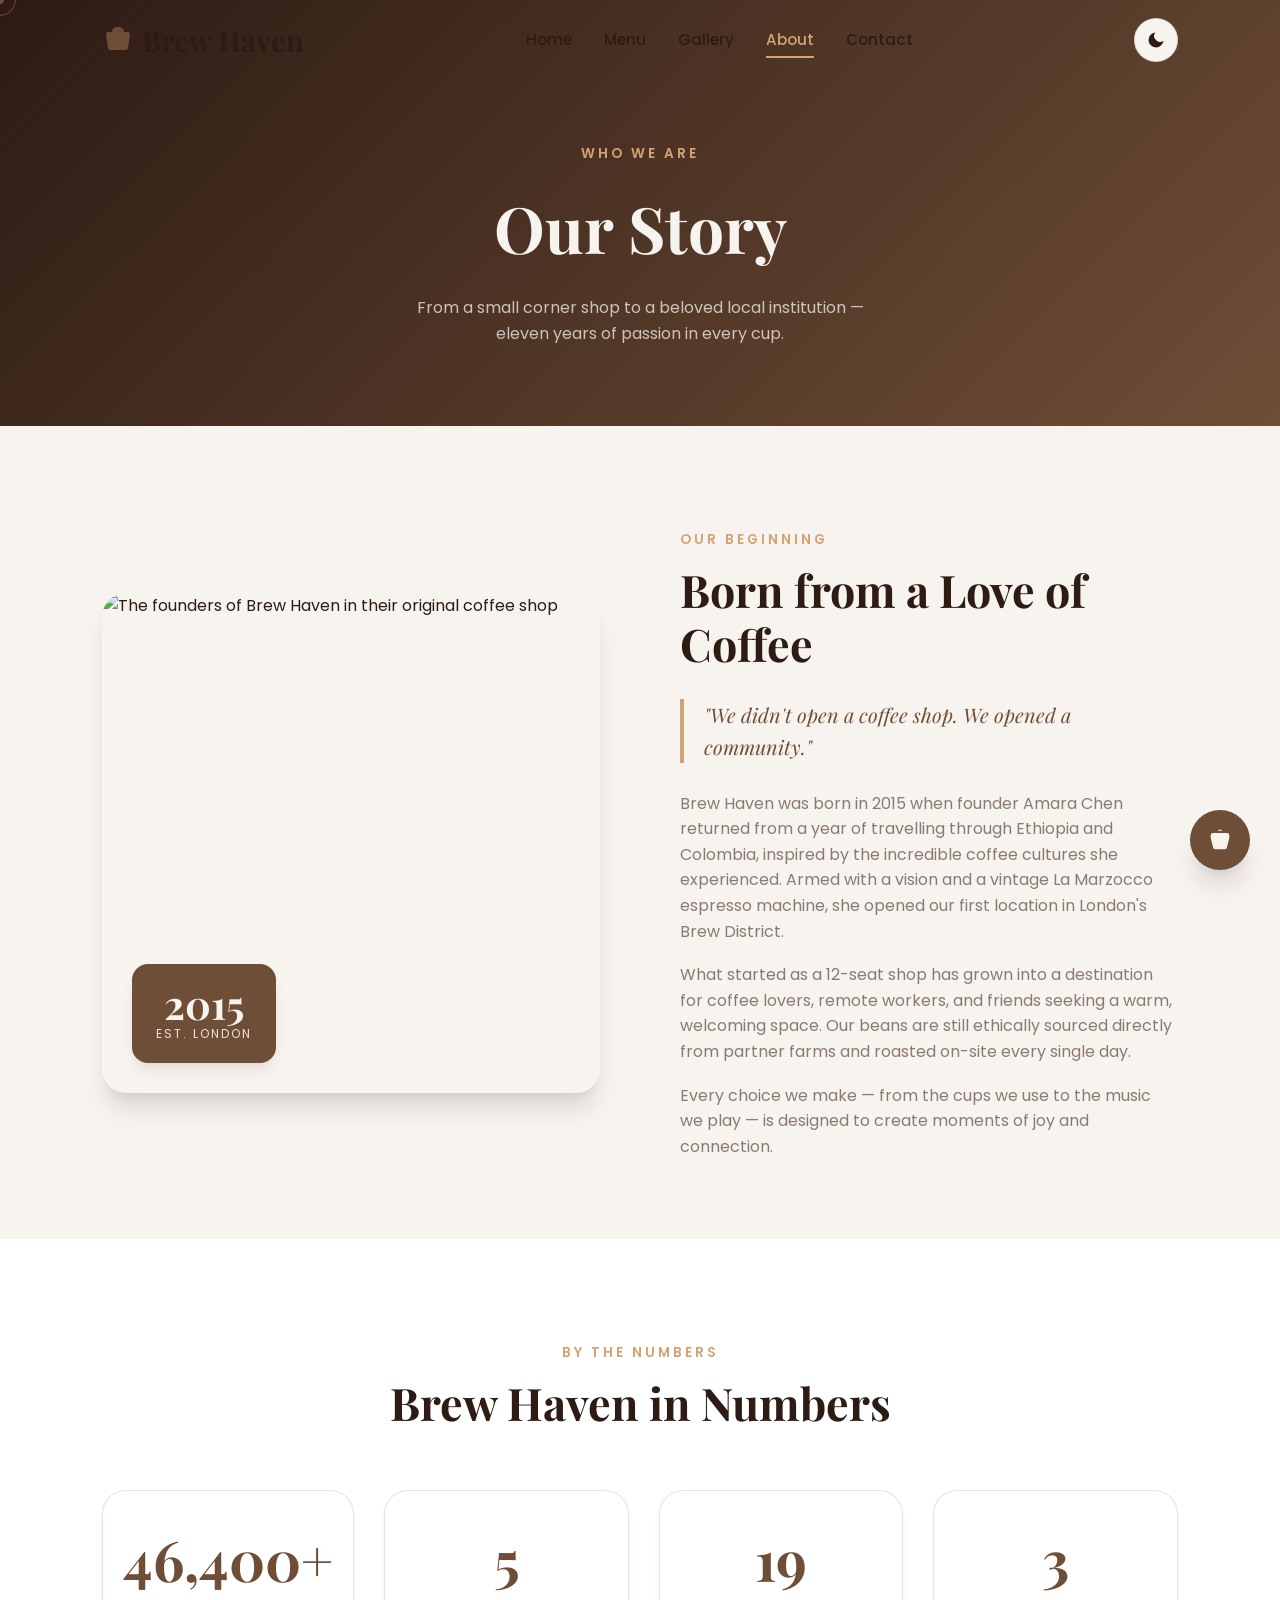
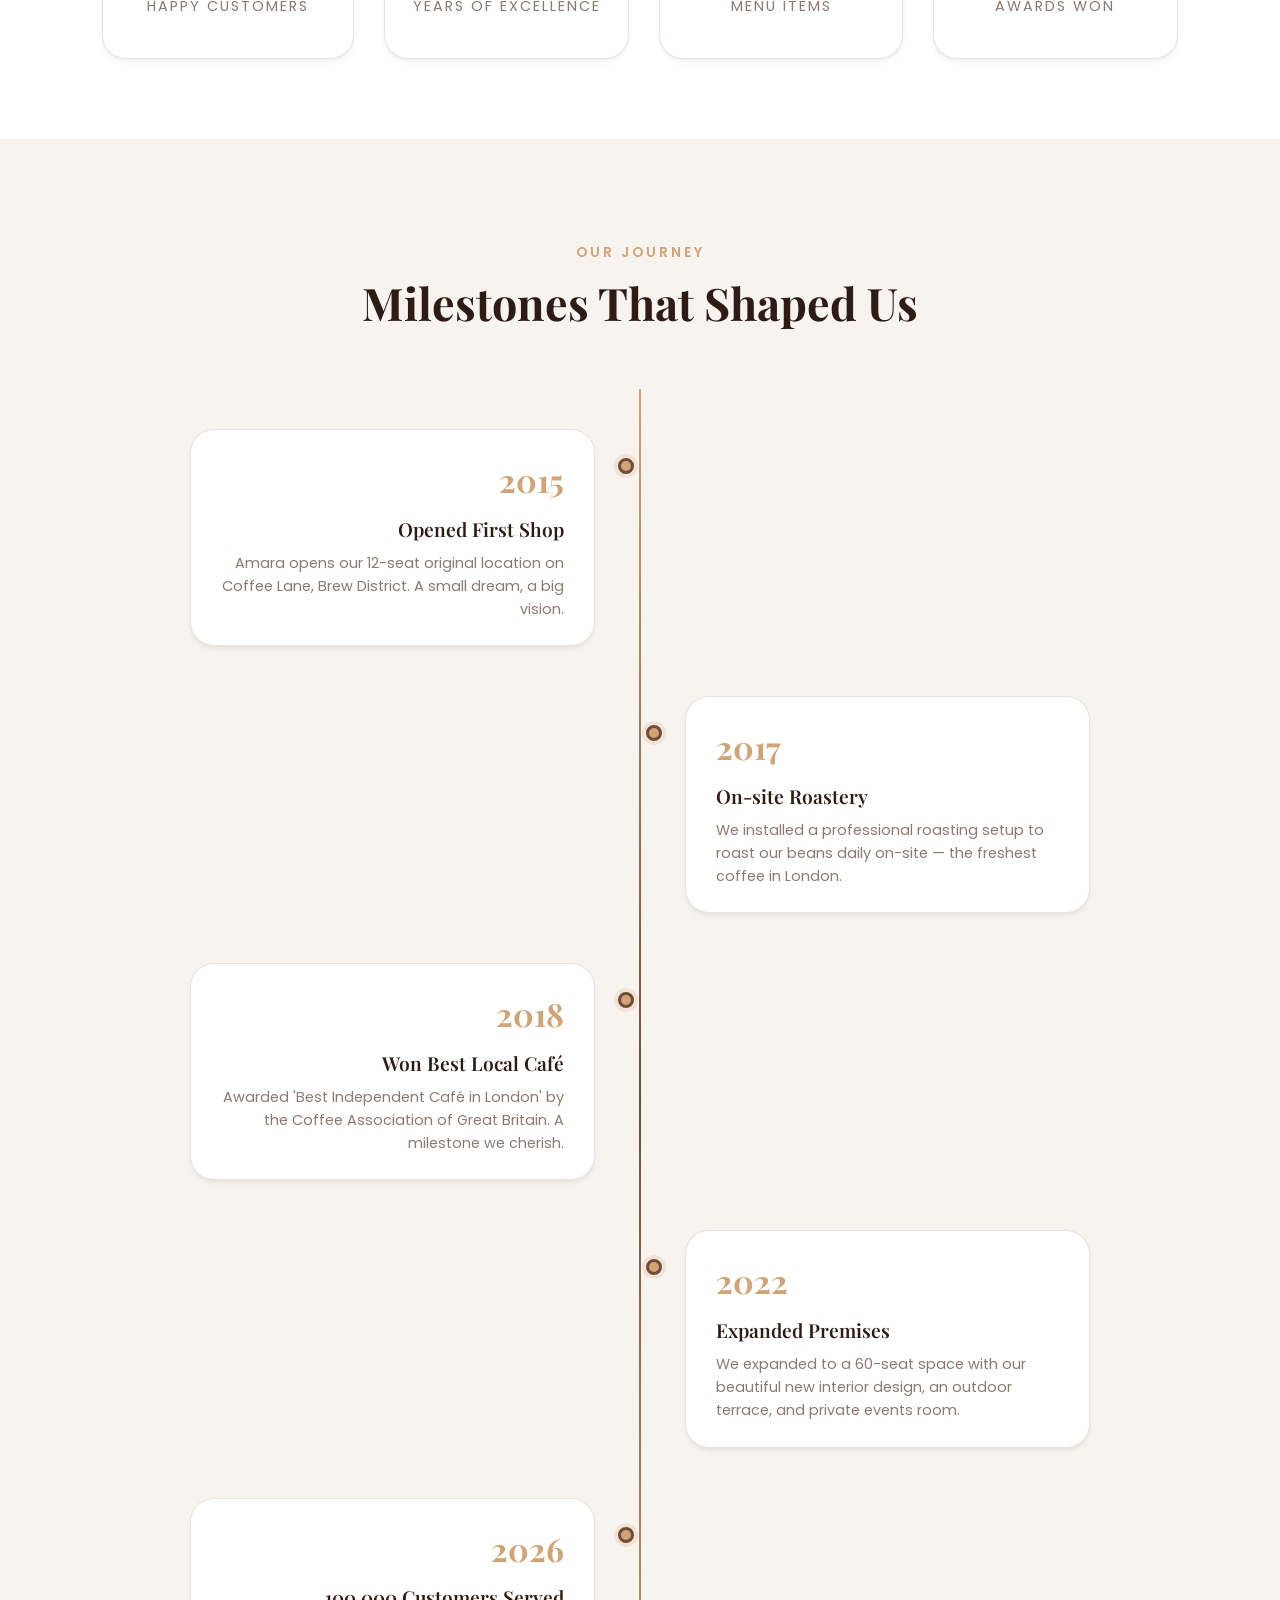
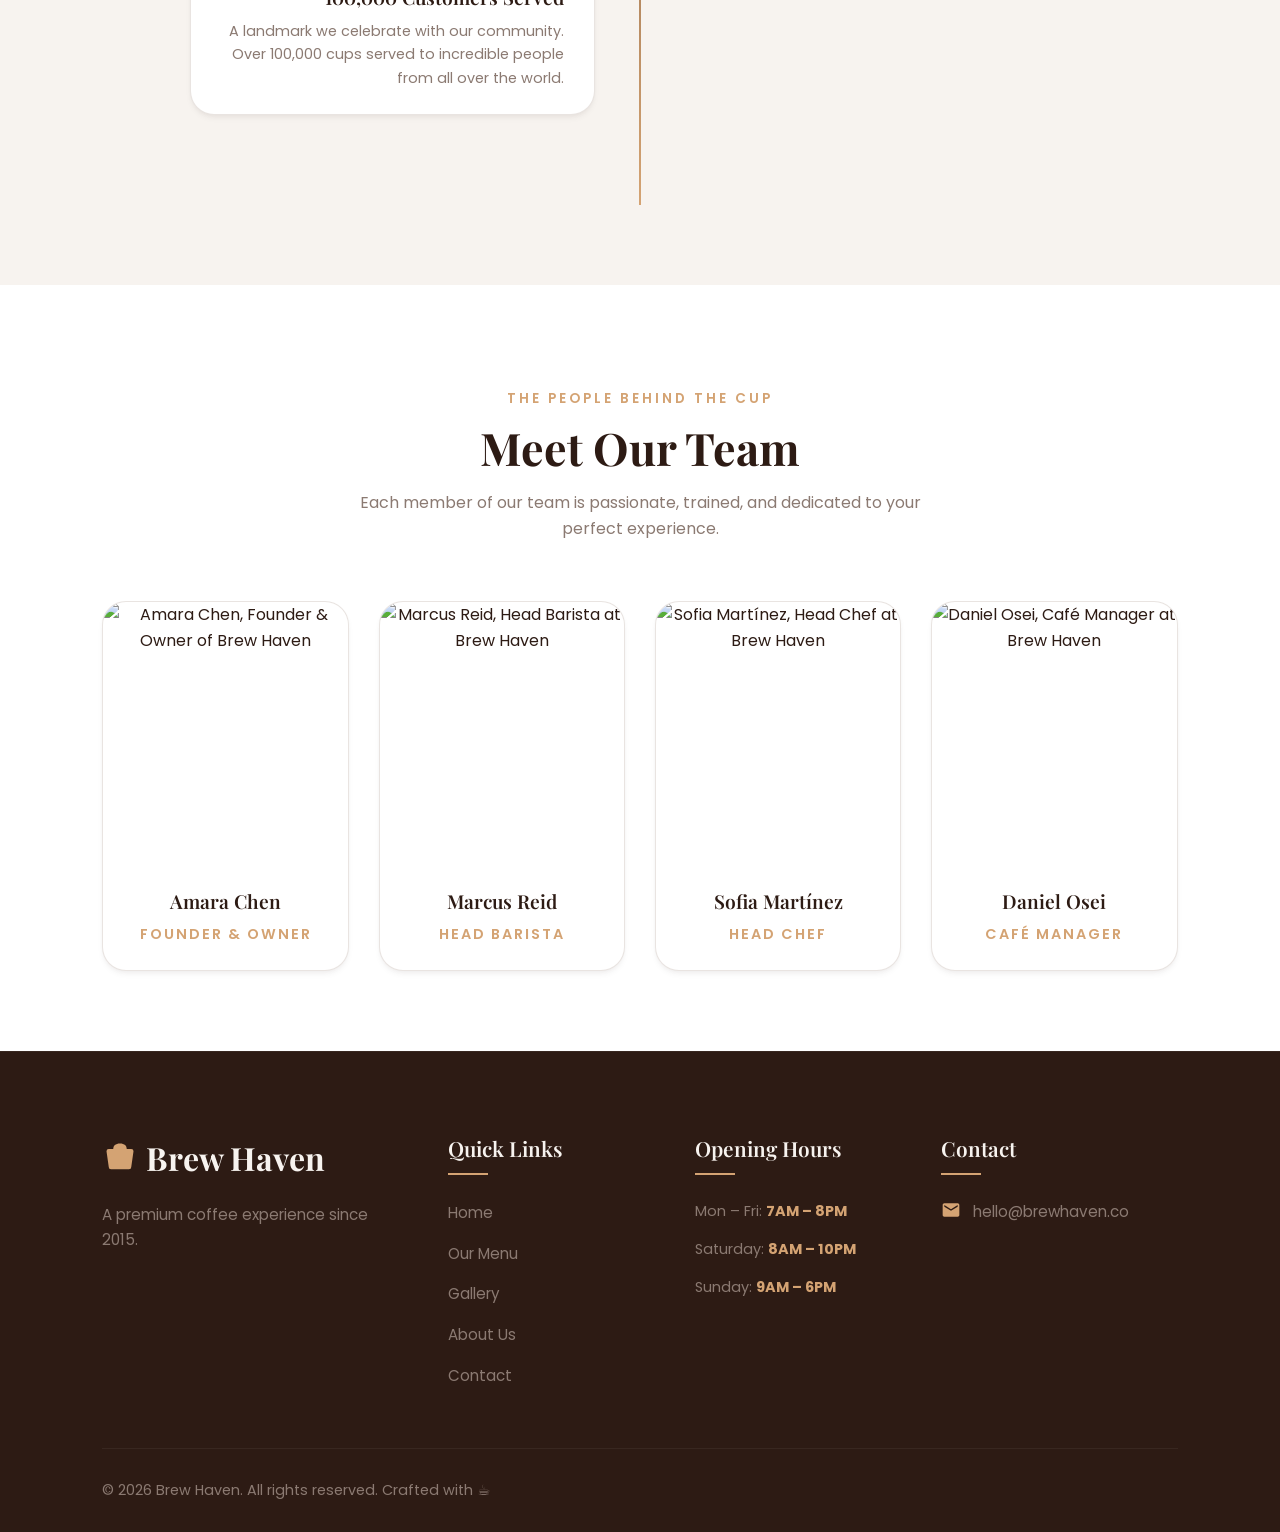
==== commit e4d29e23: "feat: add PWA support + mobile bottom nav - Add web app manifest (manifest.json) with app name, icon" ====
--- a/about.html
+++ b/about.html
@@ -38,6 +38,16 @@
       .team-grid { grid-template-columns: repeat(2, 1fr); }
     }
   </style>
+  <!-- PWA Manifest & Meta -->
+  <link rel="manifest" href="/manifest.json" />
+  <meta name="theme-color" content="#6F4E37" media="(prefers-color-scheme: light)" />
+  <meta name="theme-color" content="#2D1B14" media="(prefers-color-scheme: dark)" />
+  <meta name="mobile-web-app-capable" content="yes" />
+  <meta name="apple-mobile-web-app-capable" content="yes" />
+  <meta name="apple-mobile-web-app-status-bar-style" content="black-translucent" />
+  <meta name="apple-mobile-web-app-title" content="Brew Haven" />
+  <link rel="apple-touch-icon" href="/images/icons/icon-192.jpg" />
+  <link rel="apple-touch-startup-image" href="/images/icons/icon-512.jpg" />
 </head>
 <body>
 
--- a/css/style.css
+++ b/css/style.css
@@ -932,3 +932,195 @@
   70% { box-shadow: 0 0 0 15px rgba(111, 78, 55, 0); }
   100% { box-shadow: 0 0 0 0 rgba(111, 78, 55, 0); }
 }
+
+/* ==========================================
+   PWA — Install Banner
+   ========================================== */
+
+#pwa-install-banner {
+  position: fixed;
+  bottom: -130px; /* start off-screen */
+  left: 50%;
+  transform: translateX(-50%);
+  z-index: 9999;
+  display: flex;
+  align-items: center;
+  gap: 14px;
+  background: var(--color-dark);
+  border: 1px solid rgba(212, 163, 115, 0.25);
+  border-radius: var(--radius-xl);
+  padding: 14px 18px;
+  box-shadow:
+    0 12px 40px rgba(45, 27, 20, 0.6),
+    0 0 0 1px rgba(212, 163, 115, 0.1);
+  backdrop-filter: blur(16px);
+  width: min(calc(100vw - 32px), 520px);
+  transition: bottom 0.45s cubic-bezier(0.34, 1.56, 0.64, 1);
+  will-change: bottom;
+}
+
+#pwa-install-banner.visible {
+  bottom: 100px; /* sits above bottom nav on mobile */
+}
+
+.pwa-banner-icon img {
+  width: 48px;
+  height: 48px;
+  border-radius: var(--radius-md);
+  object-fit: cover;
+  flex-shrink: 0;
+}
+
+.pwa-banner-text {
+  flex: 1;
+  display: flex;
+  flex-direction: column;
+  gap: 2px;
+}
+
+.pwa-banner-text strong {
+  color: var(--color-cream);
+  font-size: 0.9rem;
+  font-weight: 600;
+  line-height: 1.3;
+}
+
+.pwa-banner-text span {
+  color: rgba(247, 243, 239, 0.6);
+  font-size: 0.78rem;
+  line-height: 1.4;
+}
+
+.pwa-banner-actions {
+  display: flex;
+  flex-direction: column;
+  gap: 6px;
+  flex-shrink: 0;
+}
+
+.pwa-install-btn {
+  background: var(--color-accent);
+  color: var(--color-dark);
+  border: none;
+  border-radius: var(--radius-full);
+  padding: 7px 16px;
+  font-size: 0.8rem;
+  font-weight: 700;
+  cursor: pointer;
+  letter-spacing: 0.02em;
+  transition: opacity var(--transition-fast), transform var(--transition-fast);
+  white-space: nowrap;
+}
+
+.pwa-install-btn:hover {
+  opacity: 0.88;
+  transform: scale(1.03);
+}
+
+.pwa-dismiss-btn {
+  background: transparent;
+  color: rgba(247, 243, 239, 0.45);
+  border: none;
+  border-radius: var(--radius-full);
+  padding: 6px;
+  font-size: 0.75rem;
+  cursor: pointer;
+  text-align: center;
+  transition: color var(--transition-fast);
+  white-space: nowrap;
+}
+
+.pwa-dismiss-btn:hover {
+  color: rgba(247, 243, 239, 0.8);
+}
+
+/* ==========================================
+   PWA — Update Available Toast
+   ========================================== */
+
+#pwa-update-toast {
+  position: fixed;
+  top: 80px;
+  right: -400px;
+  z-index: 9999;
+  display: flex;
+  align-items: center;
+  gap: 12px;
+  background: var(--color-dark);
+  border: 1px solid rgba(212, 163, 115, 0.3);
+  border-radius: var(--radius-lg);
+  padding: 14px 18px;
+  box-shadow: 0 8px 32px rgba(45, 27, 20, 0.5);
+  max-width: 340px;
+  transition: right 0.4s cubic-bezier(0.34, 1.56, 0.64, 1);
+}
+
+#pwa-update-toast.visible {
+  right: 20px;
+}
+
+#pwa-update-toast span {
+  flex: 1;
+  color: var(--color-cream);
+  font-size: 0.85rem;
+  line-height: 1.4;
+}
+
+#pwaUpdateBtn {
+  background: var(--color-accent);
+  color: var(--color-dark);
+  border: none;
+  border-radius: var(--radius-full);
+  padding: 6px 14px;
+  font-size: 0.78rem;
+  font-weight: 700;
+  cursor: pointer;
+  white-space: nowrap;
+  flex-shrink: 0;
+  transition: opacity var(--transition-fast);
+}
+
+#pwaUpdateBtn:hover {
+  opacity: 0.85;
+}
+
+#pwaToastDismiss {
+  background: transparent;
+  color: rgba(247, 243, 239, 0.45);
+  border: none;
+  cursor: pointer;
+  font-size: 1rem;
+  padding: 4px;
+  line-height: 1;
+  flex-shrink: 0;
+  transition: color var(--transition-fast);
+}
+
+#pwaToastDismiss:hover {
+  color: var(--color-cream);
+}
+
+/* ==========================================
+   PWA — App Installed Confirmation Toast
+   ========================================== */
+
+#pwa-installed-toast {
+  position: fixed;
+  bottom: -80px;
+  left: 50%;
+  transform: translateX(-50%);
+  z-index: 9999;
+  background: var(--color-primary);
+  color: var(--color-cream);
+  border-radius: var(--radius-full);
+  padding: 12px 24px;
+  font-size: 0.88rem;
+  font-weight: 500;
+  box-shadow: 0 8px 24px rgba(111, 78, 55, 0.5);
+  transition: bottom 0.4s cubic-bezier(0.34, 1.56, 0.64, 1);
+  white-space: nowrap;
+}
+
+#pwa-installed-toast.visible {
+  bottom: 110px;
+}
